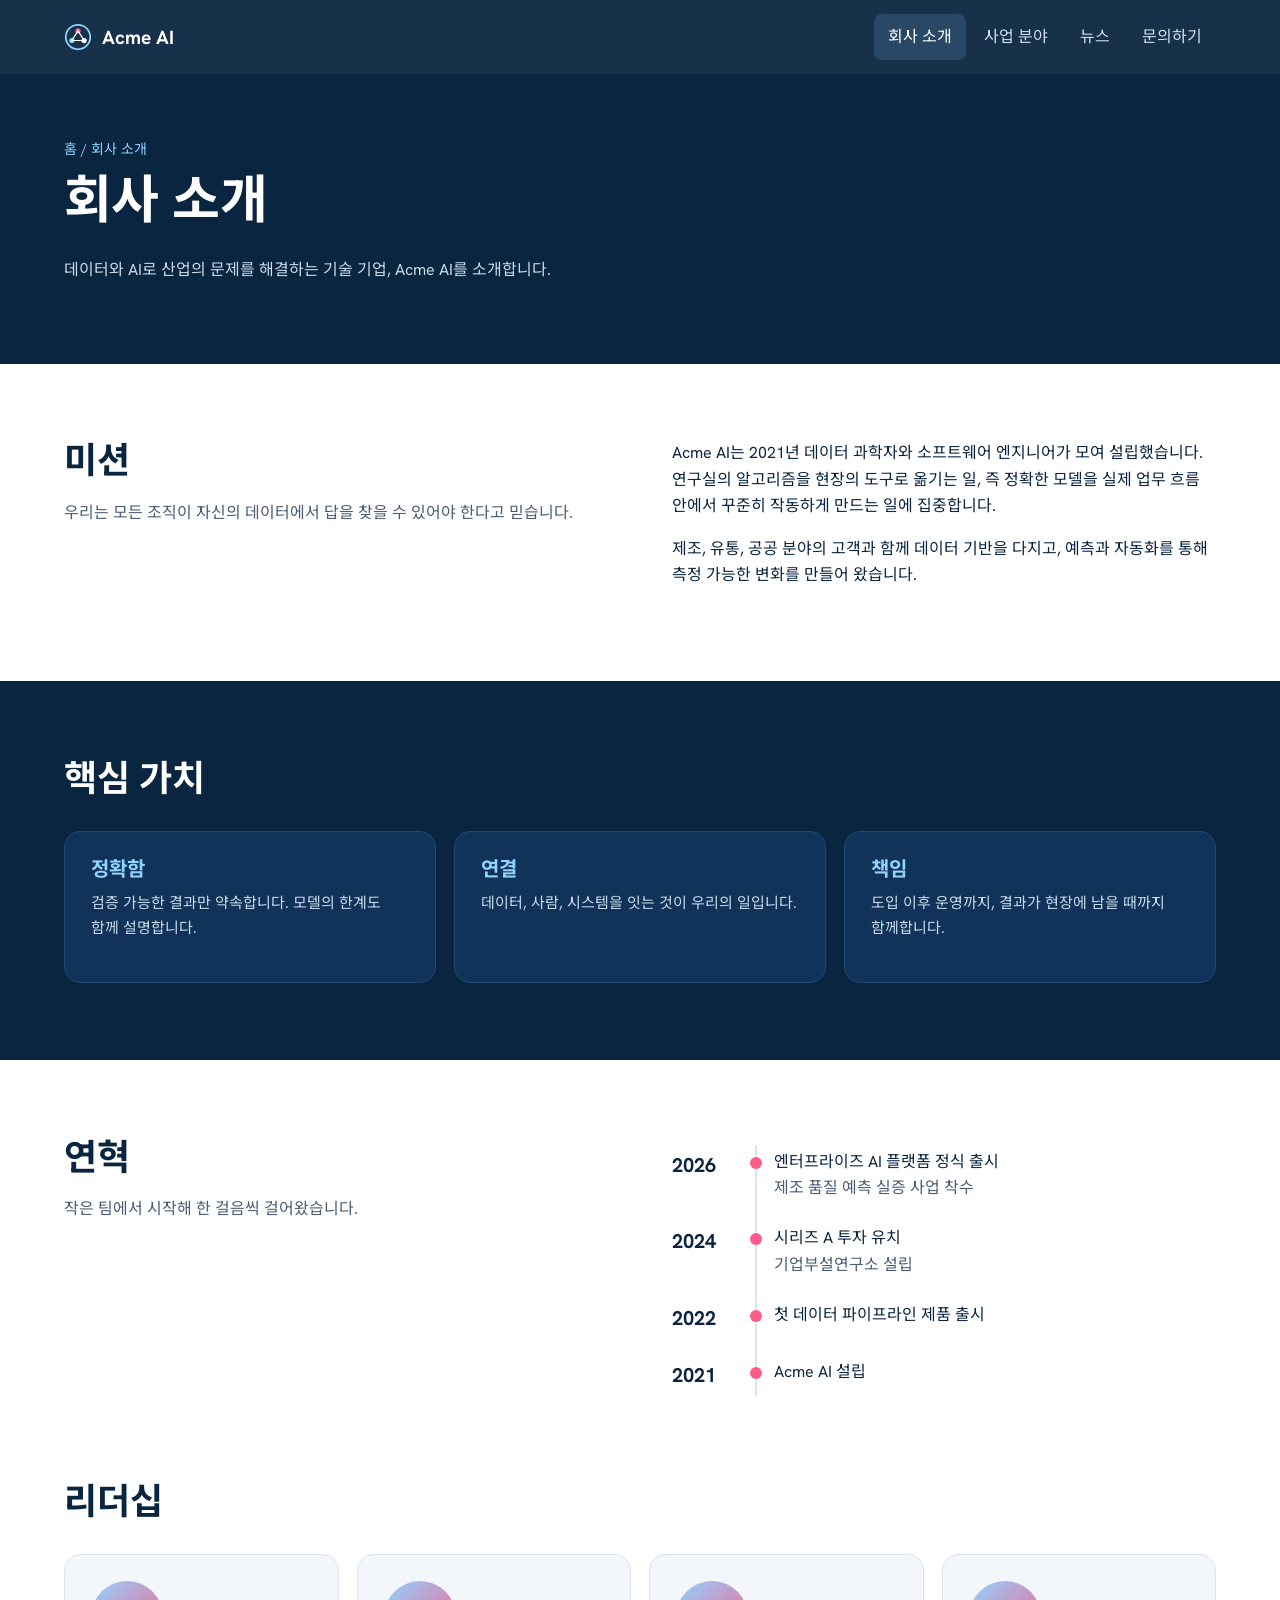
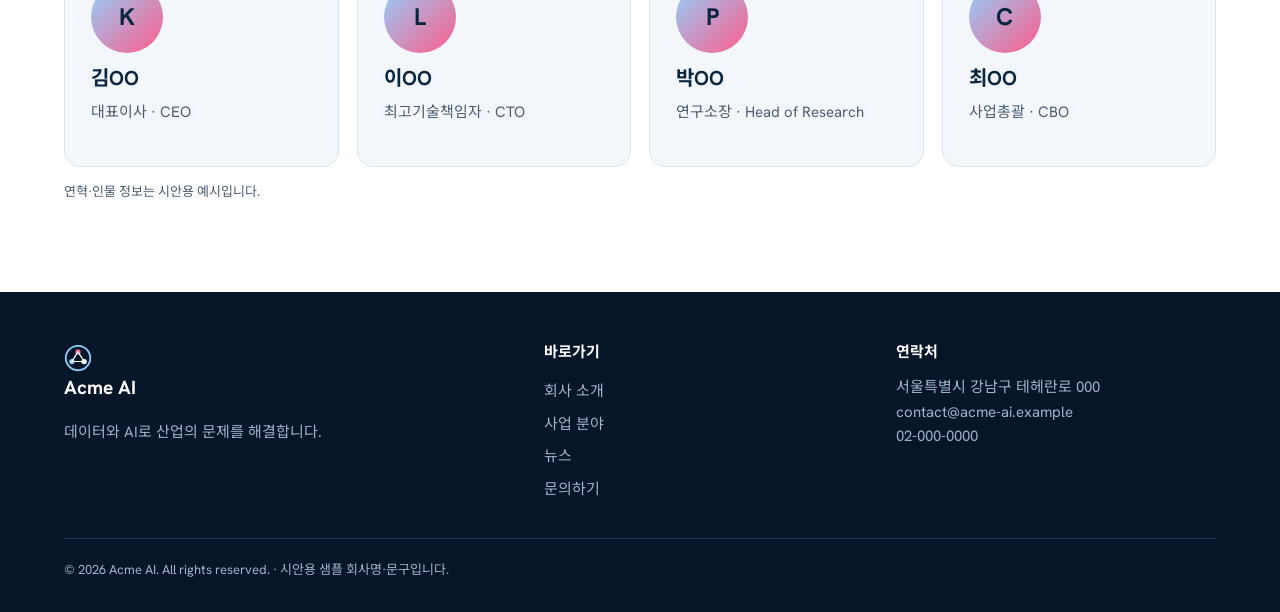
==== about.html @ 9e99707f "Add files via upload" ====
<!DOCTYPE html>
<html lang="ko">
<head>
<meta charset="utf-8">
<meta name="viewport" content="width=device-width,initial-scale=1">
<title>회사 소개 | Acme AI</title>
<link rel="preconnect" href="https://fonts.googleapis.com"><link rel="preconnect" href="https://fonts.gstatic.com" crossorigin>
<link href="https://fonts.googleapis.com/css2?family=Hanken+Grotesk:wght@300;400;600;700&family=Noto+Sans+KR:wght@300;400;600;700&display=swap" rel="stylesheet">
<link rel="stylesheet" href="assets/css/style.css">
</head>
<body data-page="about">
<header id="site-header"></header>
<section class="phead"><div class="wrap">
  <div class="crumb"><a href="index.html">홈</a> / 회사 소개</div>
  <h1><b>회사 소개</b></h1>
  <p>데이터와 AI로 산업의 문제를 해결하는 기술 기업, Acme AI를 소개합니다.</p>
</div></section>

<section class="band"><div class="wrap split">
  <div><h2>미션</h2><p class="muted">우리는 모든 조직이 자신의 데이터에서 답을 찾을 수 있어야 한다고 믿습니다.</p></div>
  <div><p>Acme AI는 2021년 데이터 과학자와 소프트웨어 엔지니어가 모여 설립했습니다. 연구실의 알고리즘을 현장의 도구로 옮기는 일, 즉 정확한 모델을 실제 업무 흐름 안에서 꾸준히 작동하게 만드는 일에 집중합니다.</p>
  <p>제조, 유통, 공공 분야의 고객과 함께 데이터 기반을 다지고, 예측과 자동화를 통해 측정 가능한 변화를 만들어 왔습니다.</p></div>
</div></section>

<section class="band dark"><div class="wrap">
  <div class="shead"><h2>핵심 가치</h2></div>
  <div class="grid">
    <div class="card" style="background:#123359;border-color:#1d4a78"><h3 style="color:#8fd3ff">정확함</h3><p style="color:#c9dbec">검증 가능한 결과만 약속합니다. 모델의 한계도 함께 설명합니다.</p></div>
    <div class="card" style="background:#123359;border-color:#1d4a78"><h3 style="color:#8fd3ff">연결</h3><p style="color:#c9dbec">데이터, 사람, 시스템을 잇는 것이 우리의 일입니다.</p></div>
    <div class="card" style="background:#123359;border-color:#1d4a78"><h3 style="color:#8fd3ff">책임</h3><p style="color:#c9dbec">도입 이후 운영까지, 결과가 현장에 남을 때까지 함께합니다.</p></div>
  </div>
</div></section>

<section class="band"><div class="wrap split">
  <div><h2>연혁</h2><p class="muted">작은 팀에서 시작해 한 걸음씩 걸어왔습니다.</p></div>
  <ol class="tl">
    <li><b>2026</b><div>엔터프라이즈 AI 플랫폼 정식 출시<br><span class="muted">제조 품질 예측 실증 사업 착수</span></div></li>
    <li><b>2024</b><div>시리즈 A 투자 유치<br><span class="muted">기업부설연구소 설립</span></div></li>
    <li><b>2022</b><div>첫 데이터 파이프라인 제품 출시</div></li>
    <li><b>2021</b><div>Acme AI 설립</div></li>
  </ol>
</div></section>

<section class="band" style="padding-top:0"><div class="wrap">
  <div class="shead"><h2>리더십</h2></div>
  <div class="grid">
    <div class="card person"><div class="avatar">K</div><h3>김OO</h3><p>대표이사 · CEO</p></div>
    <div class="card person"><div class="avatar">L</div><h3>이OO</h3><p>최고기술책임자 · CTO</p></div>
    <div class="card person"><div class="avatar">P</div><h3>박OO</h3><p>연구소장 · Head of Research</p></div>
    <div class="card person"><div class="avatar">C</div><h3>최OO</h3><p>사업총괄 · CBO</p></div>
  </div>
  <p class="sample">연혁·인물 정보는 시안용 예시입니다.</p>
</div></section>

<footer id="site-footer"></footer>
<script src="assets/js/main.js"></script>
</body>
</html>
---- assets/css/style.css ----
/*
VOICE: 차분하고 신뢰감 있는 기술 회사. 과장 없이 정확하게.
IDEA: 해도(海圖) 같은 데이터 지도 — 점과 선이 연결되는 네트워크 위에 회사가 서 있다.
PICTURE: 히어로에 깊은 바다색 위로 빛나는 노드 네트워크(SVG), 한 노드에서 퍼지는 펄스.
COLOUR and TYPE: deep sea #0a2540 바탕, sky #8fd3ff, white, signal pink #ff5c8a / Hanken Grotesk + Noto Sans KR.
LAYOUT: 상단 내비 → 넓은 히어로 띠 → 흰 콘텐츠 띠와 남색 띠 교차 → 남색 푸터.
*/
:root{color-scheme:light dark;
  --sea:#0a2540;--sea2:#123359;--sky:#8fd3ff;--pink:#ff5c8a;
  --bg:light-dark(#ffffff,#071a2e);--ink:light-dark(#0a2540,#e8f2fb);
  --muted:light-dark(#4a5d75,#9db3c8);--line:light-dark(#dbe4ee,#1d3a5c);
  --card:light-dark(#f3f7fb,#0d2643)}
:root[data-theme=light]{color-scheme:light}:root[data-theme=dark]{color-scheme:dark}
*{box-sizing:border-box;min-width:0}
html{scroll-padding-top:80px;scroll-behavior:smooth}
body{margin:0;background:var(--bg);color:var(--ink);font:16px/1.65 "Hanken Grotesk","Noto Sans KR",system-ui,sans-serif;overflow-x:clip;word-break:keep-all}
a{color:inherit}
img,svg{display:block;max-width:100%}
.wrap{max-width:1240px;margin:0 auto}
.band{padding:clamp(48px,6vw,96px) max(5vw,16px)}
.dark{background:var(--sea);color:#fff}
.dark .muted{color:#b8cce0}
.muted{color:var(--muted)}
h1,h2,h3{line-height:1.15;text-wrap:balance;margin:0 0 .5em;font-weight:700}
h1{font-size:clamp(34px,5vw,52px);font-weight:300;letter-spacing:-.01em}
h1 b{font-weight:700}
h2{font-size:clamp(26px,3.2vw,36px)}
h3{font-size:20px}
p{margin:0 0 1em;max-width:68ch}

/* header */
.top{position:sticky;top:0;z-index:20;background:color-mix(in srgb,var(--sea) 94%,transparent);backdrop-filter:blur(8px);color:#fff}
.top .wrap{display:flex;align-items:center;gap:24px;padding:14px max(5vw,16px);max-width:none}
.logo{display:flex;align-items:center;gap:10px;font-weight:700;font-size:19px;text-decoration:none}
.logo svg{width:28px;height:28px}
.nav{display:flex;gap:4px;margin-left:auto;flex-wrap:wrap}
.nav a{padding:10px 14px;border-radius:8px;text-decoration:none;color:#cfe0f0;min-height:44px;display:flex;align-items:center}
.nav a:hover,.nav a[aria-current=page]{color:#fff;background:rgba(143,211,255,.14)}
.menu{display:none;margin-left:auto;background:none;border:1px solid rgba(255,255,255,.3);color:#fff;border-radius:8px;width:44px;height:44px;font-size:20px;cursor:pointer}
@media(max-width:760px){
  .menu{display:block}
  .nav{display:none;position:absolute;left:0;right:0;top:100%;background:var(--sea);flex-direction:column;padding:8px max(5vw,16px) 16px}
  .nav.open{display:flex}
}

/* hero */
.hero{background:radial-gradient(ellipse at 75% 40%,#16406e 0,var(--sea) 60%);color:#fff;padding:clamp(40px,6vw,88px) max(5vw,16px) clamp(48px,6vw,96px)}
.hero .wrap{display:grid;grid-template-columns:minmax(0,1fr) minmax(0,1.1fr);gap:clamp(24px,4vw,56px);align-items:center}
.hero .kicker{color:var(--sky);font-weight:600;margin-bottom:14px}
.hero p{color:#c9dbec;font-size:17px}
.hero .fig{aspect-ratio:1.25/1;width:100%}
@media(max-width:860px){.hero .wrap{grid-template-columns:minmax(0,1fr)}.hero .fig{max-width:560px}}
.pulse{transform-origin:center;transform-box:fill-box;animation:pulse 3.2s ease-out infinite}
@keyframes pulse{0%{transform:scale(.4);opacity:.9}100%{transform:scale(3.2);opacity:0}}
@media(prefers-reduced-motion:reduce){.pulse{animation:none;opacity:0}html{scroll-behavior:auto}}

.btns{display:flex;gap:12px;flex-wrap:wrap;margin-top:28px}
.btn{display:inline-flex;align-items:center;gap:8px;min-height:48px;padding:0 22px;border-radius:999px;font-weight:600;text-decoration:none;border:0;font-size:16px;cursor:pointer;font-family:inherit}
.btn.pri{background:var(--pink);color:#fff}
.btn.pri:hover{background:#ff7aa0}
.btn.sec{border:1px solid rgba(143,211,255,.5);color:#fff;background:transparent}
.btn.sec:hover{background:rgba(143,211,255,.12)}
.btn.ink{background:var(--sea);color:#fff}
:focus-visible{outline:3px solid var(--pink);outline-offset:3px}

/* page head (sub pages) */
.phead{background:var(--sea);color:#fff;padding:clamp(40px,5vw,72px) max(5vw,16px)}
.phead p{color:#c9dbec}
.crumb{color:var(--sky);font-size:14px;margin-bottom:10px}
.crumb a{text-decoration:none}

/* section head */
.shead{display:flex;justify-content:space-between;align-items:end;gap:16px;flex-wrap:wrap;margin-bottom:32px}
.shead h2{margin:0}
.more{font-weight:600;text-decoration:none;color:var(--pink);min-height:44px;display:flex;align-items:center}

/* cards */
.grid{display:grid;gap:18px;grid-template-columns:repeat(auto-fit,minmax(min(100%,250px),1fr))}
.card{background:var(--card);border:1px solid var(--line);border-radius:16px;padding:26px;display:flex;flex-direction:column;text-decoration:none;transition:transform .2s,border-color .2s}
a.card:hover{transform:translateY(-3px);border-color:var(--sky)}
.card .ico{width:48px;height:48px;margin-bottom:18px}
.card p{color:var(--muted);font-size:15px}
.card .go{margin-top:auto;font-weight:600;font-size:15px;color:var(--pink)}

/* stats */
.stats{display:grid;grid-template-columns:repeat(auto-fit,minmax(min(100%,180px),1fr));gap:1px;background:rgba(143,211,255,.25);border-radius:16px;overflow:hidden}
.stats div{background:var(--sea);padding:28px 24px}
.stats b{display:block;font-size:clamp(32px,4vw,44px);font-weight:300;color:var(--sky);line-height:1.1}
.stats span{color:#c9dbec;font-size:15px}

/* news list */
.news{list-style:none;margin:0;padding:0;border-top:1px solid var(--line)}
.news li{border-bottom:1px solid var(--line)}
.news a{display:grid;grid-template-columns:8.5em minmax(0,1fr) auto;gap:20px;align-items:baseline;padding:22px 4px;text-decoration:none}
.news a:hover h3{color:var(--pink)}
.news time{color:var(--muted);font-size:15px;white-space:nowrap}
.news h3{margin:0;font-size:18px;transition:color .2s}
.news p{margin:6px 0 0;color:var(--muted);font-size:15px}
.tag{font-size:13px;padding:4px 10px;border-radius:999px;background:var(--card);border:1px solid var(--line);white-space:nowrap}
@media(max-width:600px){.news a{grid-template-columns:minmax(0,1fr);gap:6px}.tag{justify-self:start}}

/* split */
.split{display:grid;grid-template-columns:minmax(0,1fr) minmax(0,1fr);gap:clamp(24px,5vw,72px);align-items:start}
@media(max-width:760px){.split{grid-template-columns:minmax(0,1fr)}}

/* timeline */
.tl{list-style:none;margin:0;padding:0;position:relative}
.tl::before{content:"";position:absolute;left:5.2em;top:8px;bottom:8px;width:2px;background:var(--line)}
.tl li{display:grid;grid-template-columns:4.4em minmax(0,1fr);gap:2em;padding:12px 0;position:relative}
.tl li::after{content:"";position:absolute;left:calc(5.2em - 5px);top:20px;width:12px;height:12px;border-radius:50%;background:var(--pink)}
.tl b{font-size:20px;font-weight:700}

/* solution detail */
.sol{display:grid;grid-template-columns:minmax(0,.8fr) minmax(0,1.2fr);gap:clamp(24px,5vw,64px);padding-block:clamp(40px,5vw,72px);border-bottom:1px solid var(--line)}
.sol:last-child{border-bottom:0}
.sol .ico{width:64px;height:64px;margin-bottom:16px}
.sol ul{margin:0;padding-left:1.2em}
.sol li{margin-bottom:8px}
@media(max-width:760px){.sol{grid-template-columns:minmax(0,1fr)}}

/* team */
.person{text-align:left}
.avatar{width:72px;height:72px;border-radius:50%;background:linear-gradient(135deg,var(--sky),var(--pink));display:grid;place-items:center;color:var(--sea);font-weight:700;font-size:24px;margin-bottom:14px}

/* form */
form{display:grid;gap:16px}
label{display:grid;gap:6px;font-weight:600;font-size:15px}
input,textarea,select{font:inherit;font-size:16px;padding:12px 14px;border-radius:10px;border:1px solid var(--line);background:var(--bg);color:var(--ink);min-height:48px}
textarea{min-height:140px;resize:vertical}
.ok{display:none;padding:14px 16px;border-radius:10px;background:var(--card);border:1px solid var(--sky)}
.ok.show{display:block}
dl.info{margin:0;display:grid;grid-template-columns:6em minmax(0,1fr);gap:14px 20px}
dl.info dt{color:var(--muted)}
dl.info dd{margin:0;overflow-wrap:anywhere}

/* CTA */
.cta{background:linear-gradient(120deg,var(--sea2),var(--sea));color:#fff;border-radius:20px;padding:clamp(32px,5vw,56px);display:flex;justify-content:space-between;align-items:center;gap:24px;flex-wrap:wrap}
.cta h2{margin:0 0 6px}
.cta p{margin:0;color:#c9dbec}

/* footer */
.foot{background:#061629;color:#9db3c8;padding:48px max(5vw,16px) 32px;font-size:15px}
.foot .wrap{display:grid;grid-template-columns:minmax(0,1.4fr) repeat(2,minmax(0,1fr));gap:32px}
.foot a{text-decoration:none;display:block;padding:4px 0}
.foot a:hover{color:#fff}
.foot h4{color:#fff;margin:0 0 10px;font-size:15px}
.foot .copy{grid-column:1/-1;border-top:1px solid #1d3a5c;padding-top:20px;font-size:13px}
@media(max-width:600px){.foot .wrap{grid-template-columns:minmax(0,1fr)}}
.sample{font-size:13px;color:var(--muted);margin-top:14px}
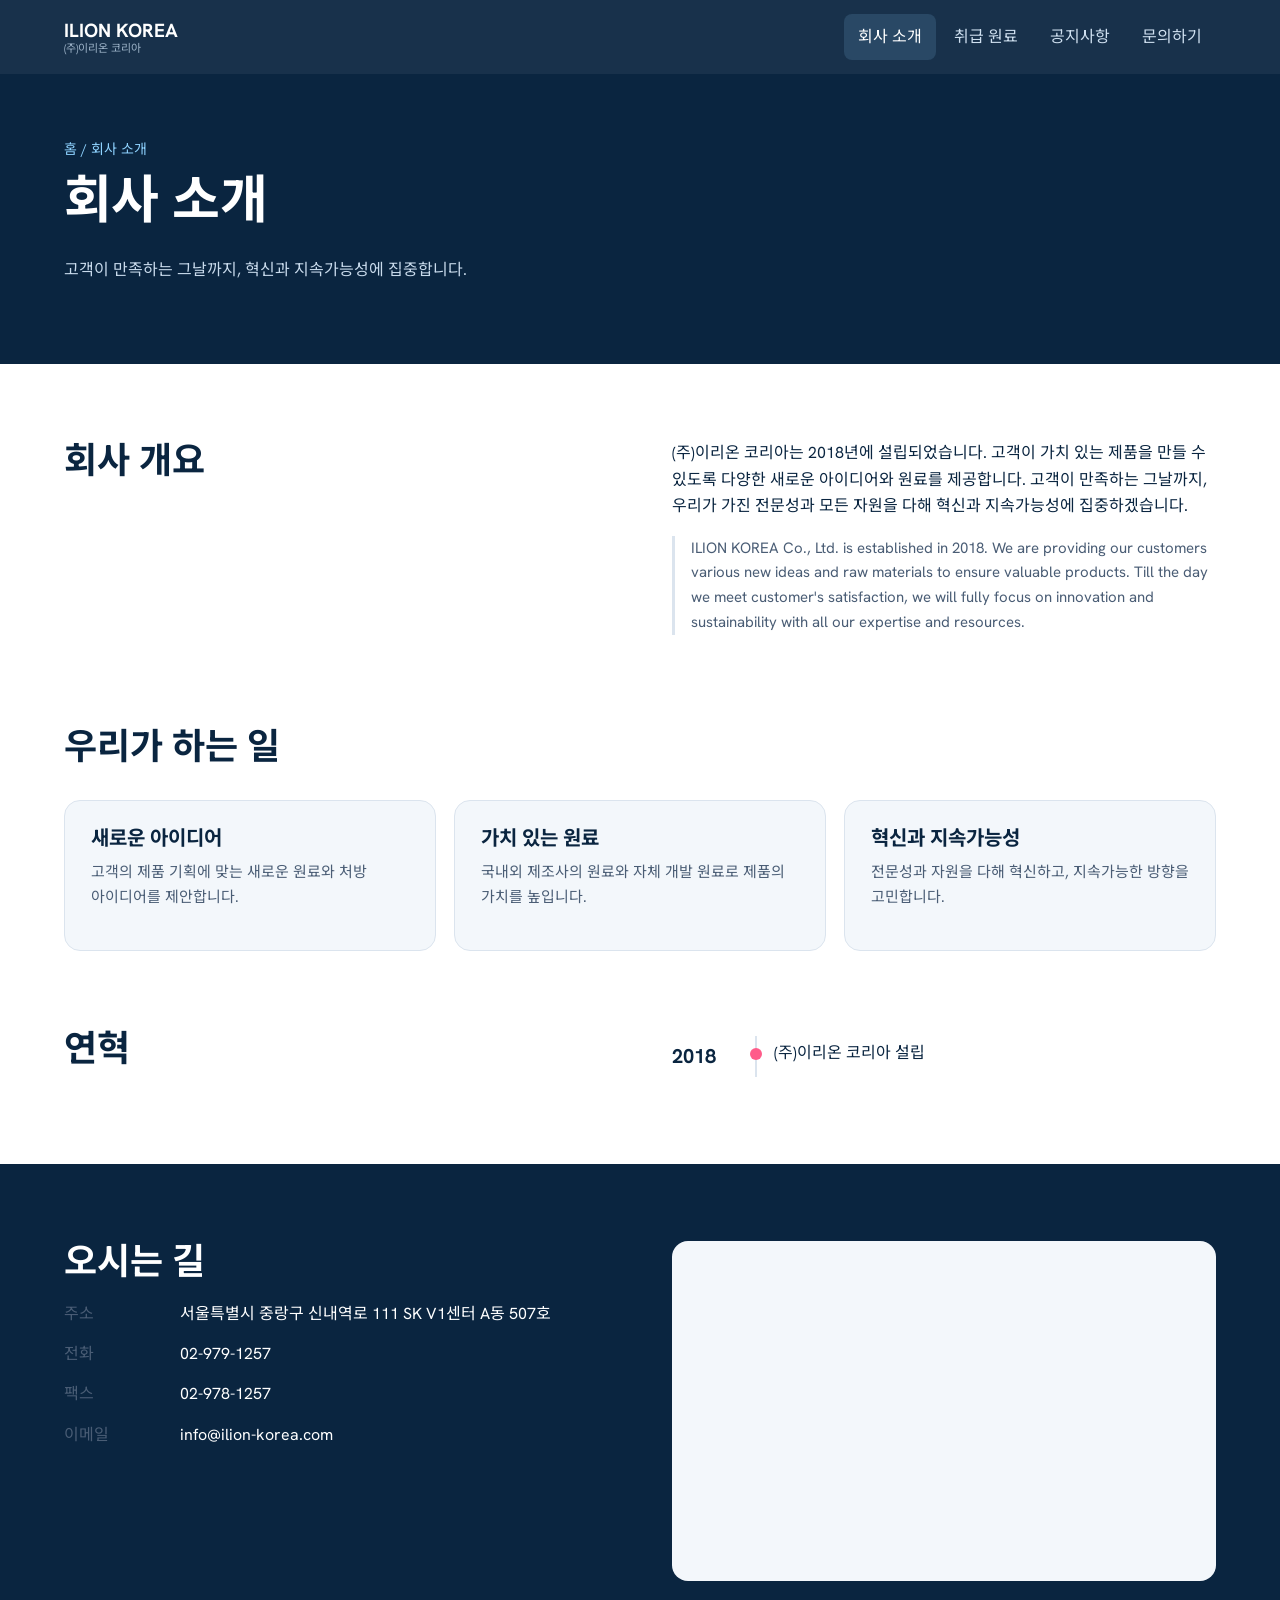
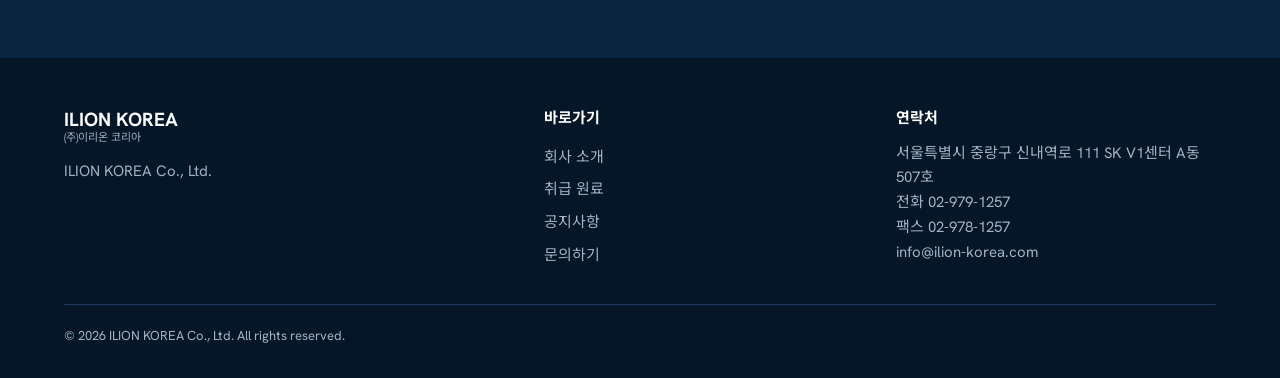
==== commit c8a81a20: "Add files via upload" ====
--- a/about.html
+++ b/about.html
@@ -3,7 +3,8 @@
 <head>
 <meta charset="utf-8">
 <meta name="viewport" content="width=device-width,initial-scale=1">
-<title>회사 소개 | Acme AI</title>
+<title>회사 소개 | 이리온 코리아</title>
+<meta name="description" content="(주)이리온 코리아 — 화장품 원료 공급 기업. 취급 원료, 회사 소개, 공지사항, 문의.">
 <link rel="preconnect" href="https://fonts.googleapis.com"><link rel="preconnect" href="https://fonts.gstatic.com" crossorigin>
 <link href="https://fonts.googleapis.com/css2?family=Hanken+Grotesk:wght@300;400;600;700&family=Noto+Sans+KR:wght@300;400;600;700&display=swap" rel="stylesheet">
 <link rel="stylesheet" href="assets/css/style.css">
@@ -13,46 +14,32 @@
 <section class="phead"><div class="wrap">
   <div class="crumb"><a href="index.html">홈</a> / 회사 소개</div>
   <h1><b>회사 소개</b></h1>
-  <p>데이터와 AI로 산업의 문제를 해결하는 기술 기업, Acme AI를 소개합니다.</p>
+  <p id="lead">고객이 만족하는 그날까지, 혁신과 지속가능성에 집중합니다.</p>
 </div></section>
 
 <section class="band"><div class="wrap split">
-  <div><h2>미션</h2><p class="muted">우리는 모든 조직이 자신의 데이터에서 답을 찾을 수 있어야 한다고 믿습니다.</p></div>
-  <div><p>Acme AI는 2021년 데이터 과학자와 소프트웨어 엔지니어가 모여 설립했습니다. 연구실의 알고리즘을 현장의 도구로 옮기는 일, 즉 정확한 모델을 실제 업무 흐름 안에서 꾸준히 작동하게 만드는 일에 집중합니다.</p>
-  <p>제조, 유통, 공공 분야의 고객과 함께 데이터 기반을 다지고, 예측과 자동화를 통해 측정 가능한 변화를 만들어 왔습니다.</p></div>
-</div></section>
-
-<section class="band dark"><div class="wrap">
-  <div class="shead"><h2>핵심 가치</h2></div>
-  <div class="grid">
-    <div class="card" style="background:#123359;border-color:#1d4a78"><h3 style="color:#8fd3ff">정확함</h3><p style="color:#c9dbec">검증 가능한 결과만 약속합니다. 모델의 한계도 함께 설명합니다.</p></div>
-    <div class="card" style="background:#123359;border-color:#1d4a78"><h3 style="color:#8fd3ff">연결</h3><p style="color:#c9dbec">데이터, 사람, 시스템을 잇는 것이 우리의 일입니다.</p></div>
-    <div class="card" style="background:#123359;border-color:#1d4a78"><h3 style="color:#8fd3ff">책임</h3><p style="color:#c9dbec">도입 이후 운영까지, 결과가 현장에 남을 때까지 함께합니다.</p></div>
-  </div>
-</div></section>
-
-<section class="band"><div class="wrap split">
-  <div><h2>연혁</h2><p class="muted">작은 팀에서 시작해 한 걸음씩 걸어왔습니다.</p></div>
-  <ol class="tl">
-    <li><b>2026</b><div>엔터프라이즈 AI 플랫폼 정식 출시<br><span class="muted">제조 품질 예측 실증 사업 착수</span></div></li>
-    <li><b>2024</b><div>시리즈 A 투자 유치<br><span class="muted">기업부설연구소 설립</span></div></li>
-    <li><b>2022</b><div>첫 데이터 파이프라인 제품 출시</div></li>
-    <li><b>2021</b><div>Acme AI 설립</div></li>
-  </ol>
+  <div><h2>회사 개요</h2></div>
+  <div><p id="intro-ko"></p><p class="en" id="intro-en"></p></div>
 </div></section>
 
 <section class="band" style="padding-top:0"><div class="wrap">
-  <div class="shead"><h2>리더십</h2></div>
-  <div class="grid">
-    <div class="card person"><div class="avatar">K</div><h3>김OO</h3><p>대표이사 · CEO</p></div>
-    <div class="card person"><div class="avatar">L</div><h3>이OO</h3><p>최고기술책임자 · CTO</p></div>
-    <div class="card person"><div class="avatar">P</div><h3>박OO</h3><p>연구소장 · Head of Research</p></div>
-    <div class="card person"><div class="avatar">C</div><h3>최OO</h3><p>사업총괄 · CBO</p></div>
-  </div>
-  <p class="sample">연혁·인물 정보는 시안용 예시입니다.</p>
+  <div class="shead"><h2>우리가 하는 일</h2></div>
+  <div class="grid" id="values"></div>
+</div></section>
+
+<section class="band" style="padding-top:0"><div class="wrap split">
+  <div><h2>연혁</h2></div>
+  <ol class="tl" id="history"></ol>
+</div></section>
+
+<section class="band dark"><div class="wrap split">
+  <div><h2>오시는 길</h2><dl class="info" id="info" style="color:#fff"></dl></div>
+  <iframe class="map" id="map" title="이리온 코리아 위치 지도" loading="lazy" referrerpolicy="no-referrer-when-downgrade"></iframe>
 </div></section>
 
 <footer id="site-footer"></footer>
+<script src="assets/vendor/js-yaml.min.js"></script>
 <script src="assets/js/main.js"></script>
+<script src="assets/js/pages.js"></script>
 </body>
 </html>
--- a/assets/css/style.css
+++ b/assets/css/style.css
@@ -44,12 +44,17 @@
 }
 
 /* hero */
-.hero{background:radial-gradient(ellipse at 75% 40%,#16406e 0,var(--sea) 60%);color:#fff;padding:clamp(40px,6vw,88px) max(5vw,16px) clamp(48px,6vw,96px)}
+.hero{background:radial-gradient(ellipse at 72% 45%,#1a2030 0,#0b0e14 62%);color:#fff;padding:clamp(40px,6vw,88px) max(5vw,16px) clamp(48px,6vw,96px)}
 .hero .wrap{display:grid;grid-template-columns:minmax(0,1fr) minmax(0,1.1fr);gap:clamp(24px,4vw,56px);align-items:center}
 .hero .kicker{color:var(--sky);font-weight:600;margin-bottom:14px}
 .hero p{color:#c9dbec;font-size:17px}
-.hero .fig{aspect-ratio:1.25/1;width:100%}
-@media(max-width:860px){.hero .wrap{grid-template-columns:minmax(0,1fr)}.hero .fig{max-width:560px}}
+.hero .wrap{grid-template-columns:minmax(0,.95fr) minmax(0,1.05fr)}
+.neural{position:relative;width:100%;height:clamp(460px,78vh,760px);touch-action:pan-y;cursor:crosshair}
+.neural canvas,.neural img{position:absolute;inset:0;width:100%;height:100%}
+.neural img{object-fit:contain;mix-blend-mode:lighten;-webkit-mask-image:radial-gradient(closest-side,#000 70%,transparent);mask-image:radial-gradient(closest-side,#000 70%,transparent);transition:opacity 2.4s ease,filter 2.4s ease,transform 2.4s ease}
+.neural img.gone{opacity:0;filter:blur(6px) brightness(1.6);transform:scale(1.03)}
+.hint{position:absolute;right:0;bottom:-4px;font-size:13px;color:#8a97a8}
+@media(max-width:860px){.hero .wrap{grid-template-columns:minmax(0,1fr)}.neural{height:min(120vw,560px)}.hint{right:auto;left:0}}
 .pulse{transform-origin:center;transform-box:fill-box;animation:pulse 3.2s ease-out infinite}
 @keyframes pulse{0%{transform:scale(.4);opacity:.9}100%{transform:scale(3.2);opacity:0}}
 @media(prefers-reduced-motion:reduce){.pulse{animation:none;opacity:0}html{scroll-behavior:auto}}
@@ -147,3 +152,62 @@
 .foot .copy{grid-column:1/-1;border-top:1px solid #1d3a5c;padding-top:20px;font-size:13px}
 @media(max-width:600px){.foot .wrap{grid-template-columns:minmax(0,1fr)}}
 .sample{font-size:13px;color:var(--muted);margin-top:14px}
+
+/* ── ILION additions ── */
+.logo-text{display:flex;flex-direction:column;line-height:1.1}
+.logo-text small{font-size:11px;font-weight:400;color:#9db3c8}
+.loading{color:var(--muted);padding:24px 0}
+.err{padding:16px;border-radius:10px;border:1px solid var(--pink);background:var(--card)}
+
+/* products */
+.tools{display:grid;grid-template-columns:minmax(0,1fr) minmax(0,240px);gap:12px;margin-bottom:14px}
+@media(max-width:600px){.tools{grid-template-columns:minmax(0,1fr)}}
+.search{position:relative}
+.search input{width:100%;padding-left:42px}
+.search svg{position:absolute;left:14px;top:50%;transform:translateY(-50%);width:18px;height:18px;color:var(--muted)}
+.chips{display:flex;flex-wrap:wrap;gap:8px;margin-bottom:18px}
+.chip{font:inherit;font-size:14px;min-height:40px;padding:0 16px;border-radius:999px;border:1px solid var(--line);background:var(--bg);color:var(--ink);cursor:pointer}
+.chip[aria-pressed=true]{background:var(--sea);border-color:var(--sea);color:#fff}
+.count{color:var(--muted);font-size:15px;margin:0 0 10px}
+.ptable{width:100%;border-collapse:collapse;font-size:15px}
+.ptable th{text-align:left;font-size:13px;color:var(--muted);font-weight:600;padding:10px 12px;border-bottom:2px solid var(--line);position:sticky;top:64px;background:var(--bg)}
+.ptable td{padding:12px;border-bottom:1px solid var(--line);vertical-align:top}
+.ptable td:nth-child(1){white-space:nowrap;color:var(--muted)}
+.ptable td:nth-child(2){font-weight:600;min-width:10em}
+.ptable td:nth-child(3){font-size:13.5px;color:var(--muted);line-height:1.5}
+.ptable mark{background:color-mix(in srgb,var(--pink) 25%,transparent);color:inherit;border-radius:3px}
+.eff{display:flex;flex-wrap:wrap;gap:4px}
+.eff span{font-size:12.5px;padding:2px 8px;border-radius:999px;background:var(--card);border:1px solid var(--line);white-space:nowrap}
+.own{font-size:11px;font-weight:700;color:#fff;background:var(--pink);border-radius:4px;padding:1px 6px;margin-left:6px;vertical-align:2px}
+.empty{padding:40px 0;text-align:center;color:var(--muted)}
+@media(max-width:600px){.ptable th{position:static}.ptable td:nth-child(1){white-space:normal}.ptable td{padding:3px 0}}
+
+/* makers */
+.makers{display:flex;flex-wrap:wrap;gap:10px}
+.makers a{padding:10px 16px;border-radius:10px;border:1px solid var(--line);background:var(--card);text-decoration:none;font-weight:600;font-size:15px}
+.makers a span{color:var(--muted);font-weight:400;margin-left:6px}
+.makers a:hover{border-color:var(--sky)}
+
+/* own products */
+.own-card h3{font-size:18px;margin-bottom:6px}
+.own-card .inci{font-size:13px;color:var(--muted);display:-webkit-box;-webkit-line-clamp:3;-webkit-box-orient:vertical;overflow:hidden}
+
+/* notices */
+.notice{padding:28px 0;border-bottom:1px solid var(--line)}
+.notice:first-child{padding-top:0}
+.notice time{color:var(--muted);font-size:15px}
+.notice h2{font-size:24px;margin:6px 0 14px}
+.notice .body p{margin:0 0 .8em}
+
+/* map */
+.map{width:100%;aspect-ratio:16/10;border:0;border-radius:16px;background:var(--card)}
+.en{color:var(--muted);font-size:15px;border-left:3px solid var(--line);padding-left:16px}
+@media(max-width:600px){
+  .stack thead{display:none}
+  .stack tr{display:grid;padding-block:12px;border-bottom:1px solid var(--line)}
+  .stack td{display:flow-root;border:0;padding:3px 0 3px 5.5em;text-align:start}
+  .stack td::before{content:attr(data-l);float:left;width:5em;margin-left:-5.5em;color:var(--muted);font-size:12.5px;font-weight:400}
+  .stack td:empty{display:none}
+  .stack td.empty{padding-left:0}.stack td.empty::before{display:none}
+}
+#cats{grid-template-columns:repeat(auto-fit,minmax(min(100%,300px),1fr))}
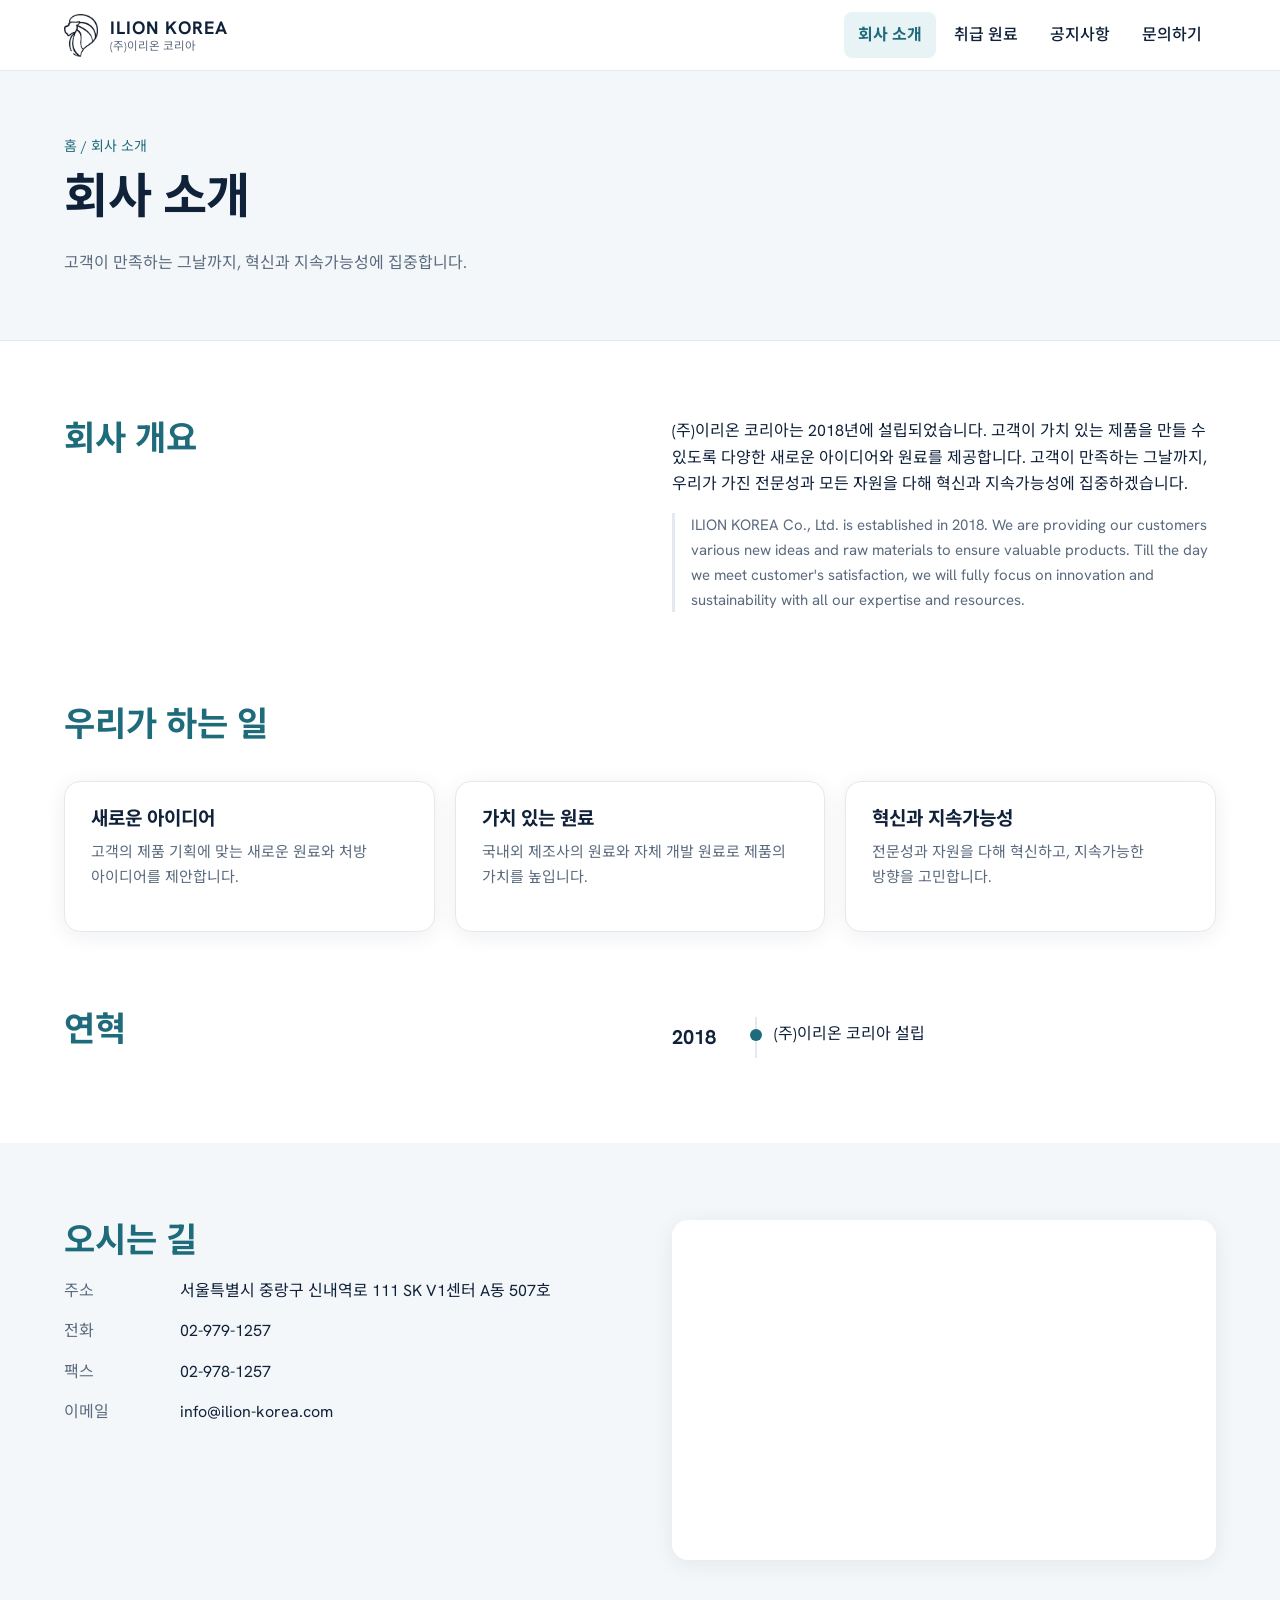
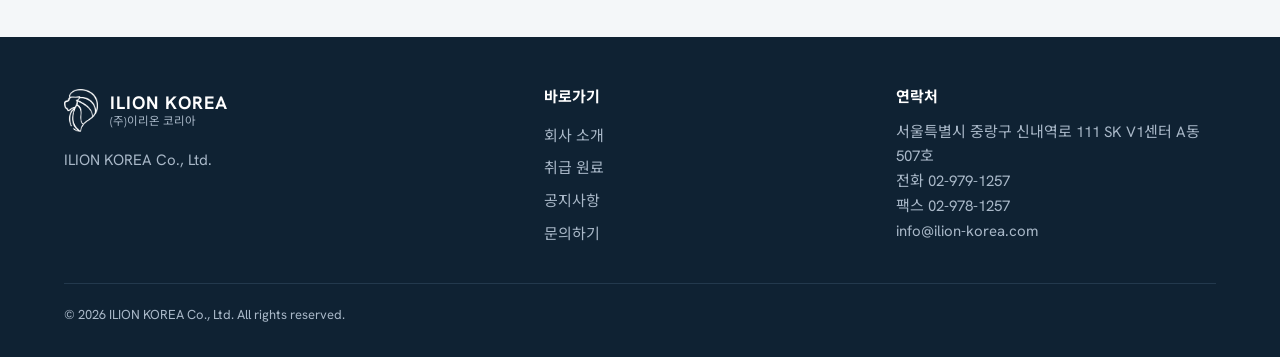
==== commit 40c30164: "Add files via upload" ====
--- a/about.html
+++ b/about.html
@@ -32,8 +32,8 @@
   <ol class="tl" id="history"></ol>
 </div></section>
 
-<section class="band dark"><div class="wrap split">
-  <div><h2>오시는 길</h2><dl class="info" id="info" style="color:#fff"></dl></div>
+<section class="band soft"><div class="wrap split">
+  <div><h2>오시는 길</h2><dl class="info" id="info"></dl></div>
   <iframe class="map" id="map" title="이리온 코리아 위치 지도" loading="lazy" referrerpolicy="no-referrer-when-downgrade"></iframe>
 </div></section>
 
--- a/assets/css/style.css
+++ b/assets/css/style.css
@@ -1,107 +1,109 @@
 /*
-VOICE: 차분하고 신뢰감 있는 기술 회사. 과장 없이 정확하게.
-IDEA: 해도(海圖) 같은 데이터 지도 — 점과 선이 연결되는 네트워크 위에 회사가 서 있다.
-PICTURE: 히어로에 깊은 바다색 위로 빛나는 노드 네트워크(SVG), 한 노드에서 퍼지는 펄스.
-COLOUR and TYPE: deep sea #0a2540 바탕, sky #8fd3ff, white, signal pink #ff5c8a / Hanken Grotesk + Noto Sans KR.
-LAYOUT: 상단 내비 → 넓은 히어로 띠 → 흰 콘텐츠 띠와 남색 띠 교차 → 남색 푸터.
+VOICE: 깔끔하고 단정한 화장품 원료 회사. 흰 바탕, 여백, 가는 선.
+IDEA: 로고의 가는 잉크 선처럼, 실과 핀으로 엮인 네트워크가 흰 종이 위에 그려진다.
+PICTURE: 흰 바탕 위 남색 실 네트워크(살아 있는 신호), 왼쪽엔 로고 전체.
+COLOUR and TYPE: 흰색 바탕, 잉크 남색 #10213a, 청록 포인트 #1e6b7b / Hanken Grotesk + Noto Sans KR.
+LAYOUT: 흰 상단 메뉴 → 흰 히어로 → 흰/연회색 구역 교차 → 남색 푸터.
 */
-:root{color-scheme:light dark;
-  --sea:#0a2540;--sea2:#123359;--sky:#8fd3ff;--pink:#ff5c8a;
-  --bg:light-dark(#ffffff,#071a2e);--ink:light-dark(#0a2540,#e8f2fb);
-  --muted:light-dark(#4a5d75,#9db3c8);--line:light-dark(#dbe4ee,#1d3a5c);
-  --card:light-dark(#f3f7fb,#0d2643)}
-:root[data-theme=light]{color-scheme:light}:root[data-theme=dark]{color-scheme:dark}
+:root{color-scheme:light;
+  --bg:#ffffff;--soft:#f4f7f9;--ink:#10213a;--muted:#5b6b7f;--line:#e3e9ef;
+  --accent:#1e6b7b;--accent-2:#2b8a9c;--tint:#e8f3f5;--pink:#d9466f;
+  --navy:#0f2233;--shadow:0 4px 22px rgba(16,33,58,.07)}
 *{box-sizing:border-box;min-width:0}
-html{scroll-padding-top:80px;scroll-behavior:smooth}
+html{scroll-padding-top:84px;scroll-behavior:smooth}
 body{margin:0;background:var(--bg);color:var(--ink);font:16px/1.65 "Hanken Grotesk","Noto Sans KR",system-ui,sans-serif;overflow-x:clip;word-break:keep-all}
 a{color:inherit}
 img,svg{display:block;max-width:100%}
 .wrap{max-width:1240px;margin:0 auto}
 .band{padding:clamp(48px,6vw,96px) max(5vw,16px)}
-.dark{background:var(--sea);color:#fff}
-.dark .muted{color:#b8cce0}
+.band.soft,.dark{background:var(--soft)}
 .muted{color:var(--muted)}
-h1,h2,h3{line-height:1.15;text-wrap:balance;margin:0 0 .5em;font-weight:700}
-h1{font-size:clamp(34px,5vw,52px);font-weight:300;letter-spacing:-.01em}
-h1 b{font-weight:700}
-h2{font-size:clamp(26px,3.2vw,36px)}
-h3{font-size:20px}
+h1,h2,h3{line-height:1.2;text-wrap:balance;margin:0 0 .5em;font-weight:700}
+h1{font-size:clamp(32px,4.4vw,48px);font-weight:300;letter-spacing:-.01em}
+h1 b{font-weight:700;color:var(--accent)}
+h2{font-size:clamp(26px,3vw,34px);color:var(--accent)}
+h3{font-size:19px}
 p{margin:0 0 1em;max-width:68ch}
+:focus-visible{outline:3px solid var(--accent-2);outline-offset:3px}
 
 /* header */
-.top{position:sticky;top:0;z-index:20;background:color-mix(in srgb,var(--sea) 94%,transparent);backdrop-filter:blur(8px);color:#fff}
-.top .wrap{display:flex;align-items:center;gap:24px;padding:14px max(5vw,16px);max-width:none}
-.logo{display:flex;align-items:center;gap:10px;font-weight:700;font-size:19px;text-decoration:none}
-.logo svg{width:28px;height:28px}
+.top{position:sticky;top:0;z-index:20;background:rgba(255,255,255,.96);backdrop-filter:blur(8px);border-bottom:1px solid var(--line)}
+.top .wrap{display:flex;align-items:center;gap:24px;padding:12px max(5vw,16px);max-width:none}
+.logo{display:flex;align-items:center;gap:12px;text-decoration:none}
+.logo .mark{width:34px;height:auto}
+.logo-text{display:flex;flex-direction:column;line-height:1.15}
+.logo-text span{font-weight:700;font-size:18px;letter-spacing:.06em}
+.logo-text small{font-size:11.5px;color:var(--muted)}
 .nav{display:flex;gap:4px;margin-left:auto;flex-wrap:wrap}
-.nav a{padding:10px 14px;border-radius:8px;text-decoration:none;color:#cfe0f0;min-height:44px;display:flex;align-items:center}
-.nav a:hover,.nav a[aria-current=page]{color:#fff;background:rgba(143,211,255,.14)}
-.menu{display:none;margin-left:auto;background:none;border:1px solid rgba(255,255,255,.3);color:#fff;border-radius:8px;width:44px;height:44px;font-size:20px;cursor:pointer}
+.nav a{padding:10px 14px;border-radius:8px;text-decoration:none;color:var(--ink);min-height:44px;display:flex;align-items:center;font-weight:500}
+.nav a:hover{color:var(--accent);background:var(--tint)}
+.nav a[aria-current=page]{color:var(--accent);background:var(--tint);font-weight:700}
+.menu{display:none;margin-left:auto;background:#fff;border:1px solid var(--line);color:var(--ink);border-radius:8px;width:44px;height:44px;font-size:20px;cursor:pointer}
 @media(max-width:760px){
   .menu{display:block}
-  .nav{display:none;position:absolute;left:0;right:0;top:100%;background:var(--sea);flex-direction:column;padding:8px max(5vw,16px) 16px}
+  .nav{display:none;position:absolute;left:0;right:0;top:100%;background:#fff;flex-direction:column;padding:8px max(5vw,16px) 16px;border-bottom:1px solid var(--line);box-shadow:var(--shadow)}
   .nav.open{display:flex}
 }
 
 /* hero */
-.hero{background:radial-gradient(ellipse at 72% 45%,#1a2030 0,#0b0e14 62%);color:#fff;padding:clamp(40px,6vw,88px) max(5vw,16px) clamp(48px,6vw,96px)}
-.hero .wrap{display:grid;grid-template-columns:minmax(0,1fr) minmax(0,1.1fr);gap:clamp(24px,4vw,56px);align-items:center}
-.hero .kicker{color:var(--sky);font-weight:600;margin-bottom:14px}
-.hero p{color:#c9dbec;font-size:17px}
-.hero .wrap{grid-template-columns:minmax(0,.95fr) minmax(0,1.05fr)}
-.neural{position:relative;width:100%;height:clamp(460px,78vh,760px);touch-action:pan-y;cursor:crosshair}
+.hero{background:linear-gradient(180deg,#fff 0,#fff 70%,var(--soft) 100%);padding:clamp(28px,4vw,56px) max(5vw,16px) clamp(40px,5vw,72px)}
+.hero .wrap{display:grid;grid-template-columns:minmax(0,.95fr) minmax(0,1.05fr);gap:clamp(24px,4vw,56px);align-items:center}
+.hero-logo{width:min(340px,80%);height:auto;margin:0 0 28px}
+.hero .kicker{color:var(--accent);font-weight:600;margin-bottom:12px}
+.hero p{color:var(--muted);font-size:17px}
+.neural{position:relative;width:100%;height:clamp(460px,74vh,720px);touch-action:pan-y;cursor:crosshair}
 .neural canvas,.neural img{position:absolute;inset:0;width:100%;height:100%}
-.neural img{object-fit:contain;mix-blend-mode:lighten;-webkit-mask-image:radial-gradient(closest-side,#000 70%,transparent);mask-image:radial-gradient(closest-side,#000 70%,transparent);transition:opacity 2.4s ease,filter 2.4s ease,transform 2.4s ease}
-.neural img.gone{opacity:0;filter:blur(6px) brightness(1.6);transform:scale(1.03)}
-.hint{position:absolute;right:0;bottom:-4px;font-size:13px;color:#8a97a8}
-@media(max-width:860px){.hero .wrap{grid-template-columns:minmax(0,1fr)}.neural{height:min(120vw,560px)}.hint{right:auto;left:0}}
-.pulse{transform-origin:center;transform-box:fill-box;animation:pulse 3.2s ease-out infinite}
-@keyframes pulse{0%{transform:scale(.4);opacity:.9}100%{transform:scale(3.2);opacity:0}}
-@media(prefers-reduced-motion:reduce){.pulse{animation:none;opacity:0}html{scroll-behavior:auto}}
+.neural img{object-fit:contain;filter:invert(1) grayscale(1);mix-blend-mode:multiply;
+  -webkit-mask-image:radial-gradient(closest-side,#000 70%,transparent);mask-image:radial-gradient(closest-side,#000 70%,transparent);
+  transition:opacity 2.4s ease,filter 2.4s ease,transform 2.4s ease}
+.neural img.gone{opacity:0;filter:invert(1) grayscale(1) blur(6px);transform:scale(1.03)}
+.hint{position:absolute;right:0;bottom:-4px;font-size:13px;color:var(--muted)}
+@media(max-width:860px){.hero .wrap{grid-template-columns:minmax(0,1fr)}.neural{height:min(120vw,540px)}.hint{right:auto;left:0}.hero-logo{width:min(280px,75%)}}
+@media(prefers-reduced-motion:reduce){html{scroll-behavior:auto}}
 
 .btns{display:flex;gap:12px;flex-wrap:wrap;margin-top:28px}
-.btn{display:inline-flex;align-items:center;gap:8px;min-height:48px;padding:0 22px;border-radius:999px;font-weight:600;text-decoration:none;border:0;font-size:16px;cursor:pointer;font-family:inherit}
-.btn.pri{background:var(--pink);color:#fff}
-.btn.pri:hover{background:#ff7aa0}
-.btn.sec{border:1px solid rgba(143,211,255,.5);color:#fff;background:transparent}
-.btn.sec:hover{background:rgba(143,211,255,.12)}
-.btn.ink{background:var(--sea);color:#fff}
-:focus-visible{outline:3px solid var(--pink);outline-offset:3px}
-
-/* page head (sub pages) */
-.phead{background:var(--sea);color:#fff;padding:clamp(40px,5vw,72px) max(5vw,16px)}
-.phead p{color:#c9dbec}
-.crumb{color:var(--sky);font-size:14px;margin-bottom:10px}
+.btn{display:inline-flex;align-items:center;gap:8px;min-height:48px;padding:0 24px;border-radius:999px;font-weight:600;text-decoration:none;border:1.5px solid var(--accent);font-size:16px;cursor:pointer;font-family:inherit;transition:background .2s,color .2s}
+.btn.pri{background:var(--accent);color:#fff}
+.btn.pri:hover{background:var(--accent-2);border-color:var(--accent-2)}
+.btn.sec,.btn.ink{background:#fff;color:var(--accent)}
+.btn.sec:hover,.btn.ink:hover{background:var(--tint)}
+
+/* page head */
+.phead{background:var(--soft);border-bottom:1px solid var(--line);padding:clamp(40px,5vw,72px) max(5vw,16px)}
+.phead h1 b{color:var(--ink)}
+.phead p{color:var(--muted);margin:0}
+.crumb{color:var(--accent);font-size:14px;margin-bottom:10px}
 .crumb a{text-decoration:none}
 
 /* section head */
 .shead{display:flex;justify-content:space-between;align-items:end;gap:16px;flex-wrap:wrap;margin-bottom:32px}
-.shead h2{margin:0}
-.more{font-weight:600;text-decoration:none;color:var(--pink);min-height:44px;display:flex;align-items:center}
+.shead h2{margin:0 0 4px}
+.more{font-weight:600;text-decoration:none;color:var(--accent);min-height:44px;display:inline-flex;align-items:center;padding:0 18px;border:1.5px solid var(--accent);border-radius:999px}
+.more:hover{background:var(--tint)}
 
 /* cards */
-.grid{display:grid;gap:18px;grid-template-columns:repeat(auto-fit,minmax(min(100%,250px),1fr))}
-.card{background:var(--card);border:1px solid var(--line);border-radius:16px;padding:26px;display:flex;flex-direction:column;text-decoration:none;transition:transform .2s,border-color .2s}
-a.card:hover{transform:translateY(-3px);border-color:var(--sky)}
-.card .ico{width:48px;height:48px;margin-bottom:18px}
+.grid{display:grid;gap:20px;grid-template-columns:repeat(auto-fit,minmax(min(100%,250px),1fr))}
+#cats{grid-template-columns:repeat(auto-fit,minmax(min(100%,300px),1fr))}
+.card{background:#fff;border:1px solid var(--line);border-radius:16px;padding:26px;display:flex;flex-direction:column;text-decoration:none;box-shadow:var(--shadow);transition:transform .2s,box-shadow .2s,border-color .2s}
+a.card:hover{transform:translateY(-3px);border-color:var(--accent-2);box-shadow:0 10px 30px rgba(16,33,58,.1)}
 .card p{color:var(--muted);font-size:15px}
-.card .go{margin-top:auto;font-weight:600;font-size:15px;color:var(--pink)}
+.card .go{margin-top:auto;font-weight:600;font-size:15px;color:var(--accent)}
 
 /* stats */
-.stats{display:grid;grid-template-columns:repeat(auto-fit,minmax(min(100%,180px),1fr));gap:1px;background:rgba(143,211,255,.25);border-radius:16px;overflow:hidden}
-.stats div{background:var(--sea);padding:28px 24px}
-.stats b{display:block;font-size:clamp(32px,4vw,44px);font-weight:300;color:var(--sky);line-height:1.1}
-.stats span{color:#c9dbec;font-size:15px}
+.stats{display:grid;grid-template-columns:repeat(auto-fit,minmax(min(100%,180px),1fr));gap:20px}
+.stats div{background:#fff;border:1px solid var(--line);border-radius:16px;padding:26px 24px;box-shadow:var(--shadow)}
+.stats b{display:block;font-size:clamp(32px,4vw,44px);font-weight:300;color:var(--accent);line-height:1.1}
+.stats span{color:var(--muted);font-size:15px}
 
 /* news list */
 .news{list-style:none;margin:0;padding:0;border-top:1px solid var(--line)}
 .news li{border-bottom:1px solid var(--line)}
 .news a{display:grid;grid-template-columns:8.5em minmax(0,1fr) auto;gap:20px;align-items:baseline;padding:22px 4px;text-decoration:none}
-.news a:hover h3{color:var(--pink)}
+.news a:hover h3{color:var(--accent)}
 .news time{color:var(--muted);font-size:15px;white-space:nowrap}
 .news h3{margin:0;font-size:18px;transition:color .2s}
 .news p{margin:6px 0 0;color:var(--muted);font-size:15px}
-.tag{font-size:13px;padding:4px 10px;border-radius:999px;background:var(--card);border:1px solid var(--line);white-space:nowrap}
+.tag{font-size:13px;padding:4px 10px;border-radius:999px;background:var(--tint);color:var(--accent);white-space:nowrap}
 @media(max-width:600px){.news a{grid-template-columns:minmax(0,1fr);gap:6px}.tag{justify-self:start}}
 
 /* split */
@@ -112,52 +114,39 @@
 .tl{list-style:none;margin:0;padding:0;position:relative}
 .tl::before{content:"";position:absolute;left:5.2em;top:8px;bottom:8px;width:2px;background:var(--line)}
 .tl li{display:grid;grid-template-columns:4.4em minmax(0,1fr);gap:2em;padding:12px 0;position:relative}
-.tl li::after{content:"";position:absolute;left:calc(5.2em - 5px);top:20px;width:12px;height:12px;border-radius:50%;background:var(--pink)}
-.tl b{font-size:20px;font-weight:700}
-
-/* solution detail */
-.sol{display:grid;grid-template-columns:minmax(0,.8fr) minmax(0,1.2fr);gap:clamp(24px,5vw,64px);padding-block:clamp(40px,5vw,72px);border-bottom:1px solid var(--line)}
-.sol:last-child{border-bottom:0}
-.sol .ico{width:64px;height:64px;margin-bottom:16px}
-.sol ul{margin:0;padding-left:1.2em}
-.sol li{margin-bottom:8px}
-@media(max-width:760px){.sol{grid-template-columns:minmax(0,1fr)}}
-
-/* team */
-.person{text-align:left}
-.avatar{width:72px;height:72px;border-radius:50%;background:linear-gradient(135deg,var(--sky),var(--pink));display:grid;place-items:center;color:var(--sea);font-weight:700;font-size:24px;margin-bottom:14px}
+.tl li::after{content:"";position:absolute;left:calc(5.2em - 5px);top:20px;width:12px;height:12px;border-radius:50%;background:var(--accent)}
+.tl b{font-size:20px}
 
 /* form */
 form{display:grid;gap:16px}
 label{display:grid;gap:6px;font-weight:600;font-size:15px}
-input,textarea,select{font:inherit;font-size:16px;padding:12px 14px;border-radius:10px;border:1px solid var(--line);background:var(--bg);color:var(--ink);min-height:48px}
+input,textarea,select{font:inherit;font-size:16px;padding:12px 14px;border-radius:10px;border:1px solid var(--line);background:#fff;color:var(--ink);min-height:48px}
+input:focus,textarea:focus,select:focus{border-color:var(--accent-2)}
 textarea{min-height:140px;resize:vertical}
-.ok{display:none;padding:14px 16px;border-radius:10px;background:var(--card);border:1px solid var(--sky)}
+.ok{display:none;padding:14px 16px;border-radius:10px;background:var(--tint);border:1px solid var(--accent-2)}
 .ok.show{display:block}
 dl.info{margin:0;display:grid;grid-template-columns:6em minmax(0,1fr);gap:14px 20px}
 dl.info dt{color:var(--muted)}
 dl.info dd{margin:0;overflow-wrap:anywhere}
 
 /* CTA */
-.cta{background:linear-gradient(120deg,var(--sea2),var(--sea));color:#fff;border-radius:20px;padding:clamp(32px,5vw,56px);display:flex;justify-content:space-between;align-items:center;gap:24px;flex-wrap:wrap}
+.cta{background:var(--tint);border:1px solid #cfe5ea;border-radius:20px;padding:clamp(32px,5vw,56px);display:flex;justify-content:space-between;align-items:center;gap:24px;flex-wrap:wrap}
 .cta h2{margin:0 0 6px}
-.cta p{margin:0;color:#c9dbec}
+.cta p{margin:0;color:var(--muted)}
 
 /* footer */
-.foot{background:#061629;color:#9db3c8;padding:48px max(5vw,16px) 32px;font-size:15px}
+.foot{background:var(--navy);color:#a9b8c8;padding:48px max(5vw,16px) 32px;font-size:15px}
 .foot .wrap{display:grid;grid-template-columns:minmax(0,1.4fr) repeat(2,minmax(0,1fr));gap:32px}
 .foot a{text-decoration:none;display:block;padding:4px 0}
 .foot a:hover{color:#fff}
+.foot .logo{color:#fff;display:flex}
+.foot .logo-text small{color:#a9b8c8}
 .foot h4{color:#fff;margin:0 0 10px;font-size:15px}
-.foot .copy{grid-column:1/-1;border-top:1px solid #1d3a5c;padding-top:20px;font-size:13px}
+.foot .copy{grid-column:1/-1;border-top:1px solid #23394d;padding-top:20px;font-size:13px}
 @media(max-width:600px){.foot .wrap{grid-template-columns:minmax(0,1fr)}}
-.sample{font-size:13px;color:var(--muted);margin-top:14px}
-
-/* ── ILION additions ── */
-.logo-text{display:flex;flex-direction:column;line-height:1.1}
-.logo-text small{font-size:11px;font-weight:400;color:#9db3c8}
+
 .loading{color:var(--muted);padding:24px 0}
-.err{padding:16px;border-radius:10px;border:1px solid var(--pink);background:var(--card)}
+.err{padding:16px;border-radius:10px;border:1px solid var(--pink);background:#fff5f7}
 
 /* products */
 .tools{display:grid;grid-template-columns:minmax(0,1fr) minmax(0,240px);gap:12px;margin-bottom:14px}
@@ -166,27 +155,37 @@
 .search input{width:100%;padding-left:42px}
 .search svg{position:absolute;left:14px;top:50%;transform:translateY(-50%);width:18px;height:18px;color:var(--muted)}
 .chips{display:flex;flex-wrap:wrap;gap:8px;margin-bottom:18px}
-.chip{font:inherit;font-size:14px;min-height:40px;padding:0 16px;border-radius:999px;border:1px solid var(--line);background:var(--bg);color:var(--ink);cursor:pointer}
-.chip[aria-pressed=true]{background:var(--sea);border-color:var(--sea);color:#fff}
+.chip{font:inherit;font-size:14px;min-height:40px;padding:0 16px;border-radius:999px;border:1px solid var(--line);background:#fff;color:var(--ink);cursor:pointer}
+.chip:hover{border-color:var(--accent-2)}
+.chip[aria-pressed=true]{background:var(--accent);border-color:var(--accent);color:#fff}
 .count{color:var(--muted);font-size:15px;margin:0 0 10px}
 .ptable{width:100%;border-collapse:collapse;font-size:15px}
-.ptable th{text-align:left;font-size:13px;color:var(--muted);font-weight:600;padding:10px 12px;border-bottom:2px solid var(--line);position:sticky;top:64px;background:var(--bg)}
+.ptable th{text-align:left;font-size:13px;color:var(--muted);font-weight:600;padding:10px 12px;border-bottom:2px solid var(--line);position:sticky;top:69px;background:#fff}
 .ptable td{padding:12px;border-bottom:1px solid var(--line);vertical-align:top}
+.ptable tbody tr:hover{background:#fafcfd}
 .ptable td:nth-child(1){white-space:nowrap;color:var(--muted)}
 .ptable td:nth-child(2){font-weight:600;min-width:10em}
 .ptable td:nth-child(3){font-size:13.5px;color:var(--muted);line-height:1.5}
-.ptable mark{background:color-mix(in srgb,var(--pink) 25%,transparent);color:inherit;border-radius:3px}
+.ptable mark{background:#ffe8a3;color:inherit;border-radius:3px}
 .eff{display:flex;flex-wrap:wrap;gap:4px}
-.eff span{font-size:12.5px;padding:2px 8px;border-radius:999px;background:var(--card);border:1px solid var(--line);white-space:nowrap}
-.own{font-size:11px;font-weight:700;color:#fff;background:var(--pink);border-radius:4px;padding:1px 6px;margin-left:6px;vertical-align:2px}
+.eff span{font-size:12.5px;padding:2px 8px;border-radius:999px;background:var(--tint);color:var(--accent);white-space:nowrap}
+.own{font-size:11px;font-weight:700;color:#fff;background:var(--accent);border-radius:4px;padding:1px 6px;margin-left:6px;vertical-align:2px}
 .empty{padding:40px 0;text-align:center;color:var(--muted)}
-@media(max-width:600px){.ptable th{position:static}.ptable td:nth-child(1){white-space:normal}.ptable td{padding:3px 0}}
+@media(max-width:600px){
+  .ptable th{position:static}
+  .stack thead{display:none}
+  .stack tr{display:grid;padding-block:12px;border-bottom:1px solid var(--line)}
+  .stack td{display:flow-root;border:0;padding:3px 0 3px 5.5em;text-align:start;white-space:normal!important}
+  .stack td::before{content:attr(data-l);float:left;width:5em;margin-left:-5.5em;color:var(--muted);font-size:12.5px;font-weight:400}
+  .stack td:empty{display:none}
+  .stack td.empty{padding-left:0}.stack td.empty::before{display:none}
+}
 
 /* makers */
 .makers{display:flex;flex-wrap:wrap;gap:10px}
-.makers a{padding:10px 16px;border-radius:10px;border:1px solid var(--line);background:var(--card);text-decoration:none;font-weight:600;font-size:15px}
+.makers a{padding:10px 16px;border-radius:10px;border:1px solid var(--line);background:#fff;text-decoration:none;font-weight:600;font-size:15px}
 .makers a span{color:var(--muted);font-weight:400;margin-left:6px}
-.makers a:hover{border-color:var(--sky)}
+.makers a:hover{border-color:var(--accent-2);color:var(--accent)}
 
 /* own products */
 .own-card h3{font-size:18px;margin-bottom:6px}
@@ -196,18 +195,10 @@
 .notice{padding:28px 0;border-bottom:1px solid var(--line)}
 .notice:first-child{padding-top:0}
 .notice time{color:var(--muted);font-size:15px}
-.notice h2{font-size:24px;margin:6px 0 14px}
+.notice h2{font-size:24px;margin:6px 0 14px;color:var(--ink)}
 .notice .body p{margin:0 0 .8em}
-
-/* map */
-.map{width:100%;aspect-ratio:16/10;border:0;border-radius:16px;background:var(--card)}
+.notice .body a{color:var(--accent)}
+
+/* about */
+.map{width:100%;aspect-ratio:16/10;border:0;border-radius:16px;background:#fff;box-shadow:var(--shadow)}
 .en{color:var(--muted);font-size:15px;border-left:3px solid var(--line);padding-left:16px}
-@media(max-width:600px){
-  .stack thead{display:none}
-  .stack tr{display:grid;padding-block:12px;border-bottom:1px solid var(--line)}
-  .stack td{display:flow-root;border:0;padding:3px 0 3px 5.5em;text-align:start}
-  .stack td::before{content:attr(data-l);float:left;width:5em;margin-left:-5.5em;color:var(--muted);font-size:12.5px;font-weight:400}
-  .stack td:empty{display:none}
-  .stack td.empty{padding-left:0}.stack td.empty::before{display:none}
-}
-#cats{grid-template-columns:repeat(auto-fit,minmax(min(100%,300px),1fr))}
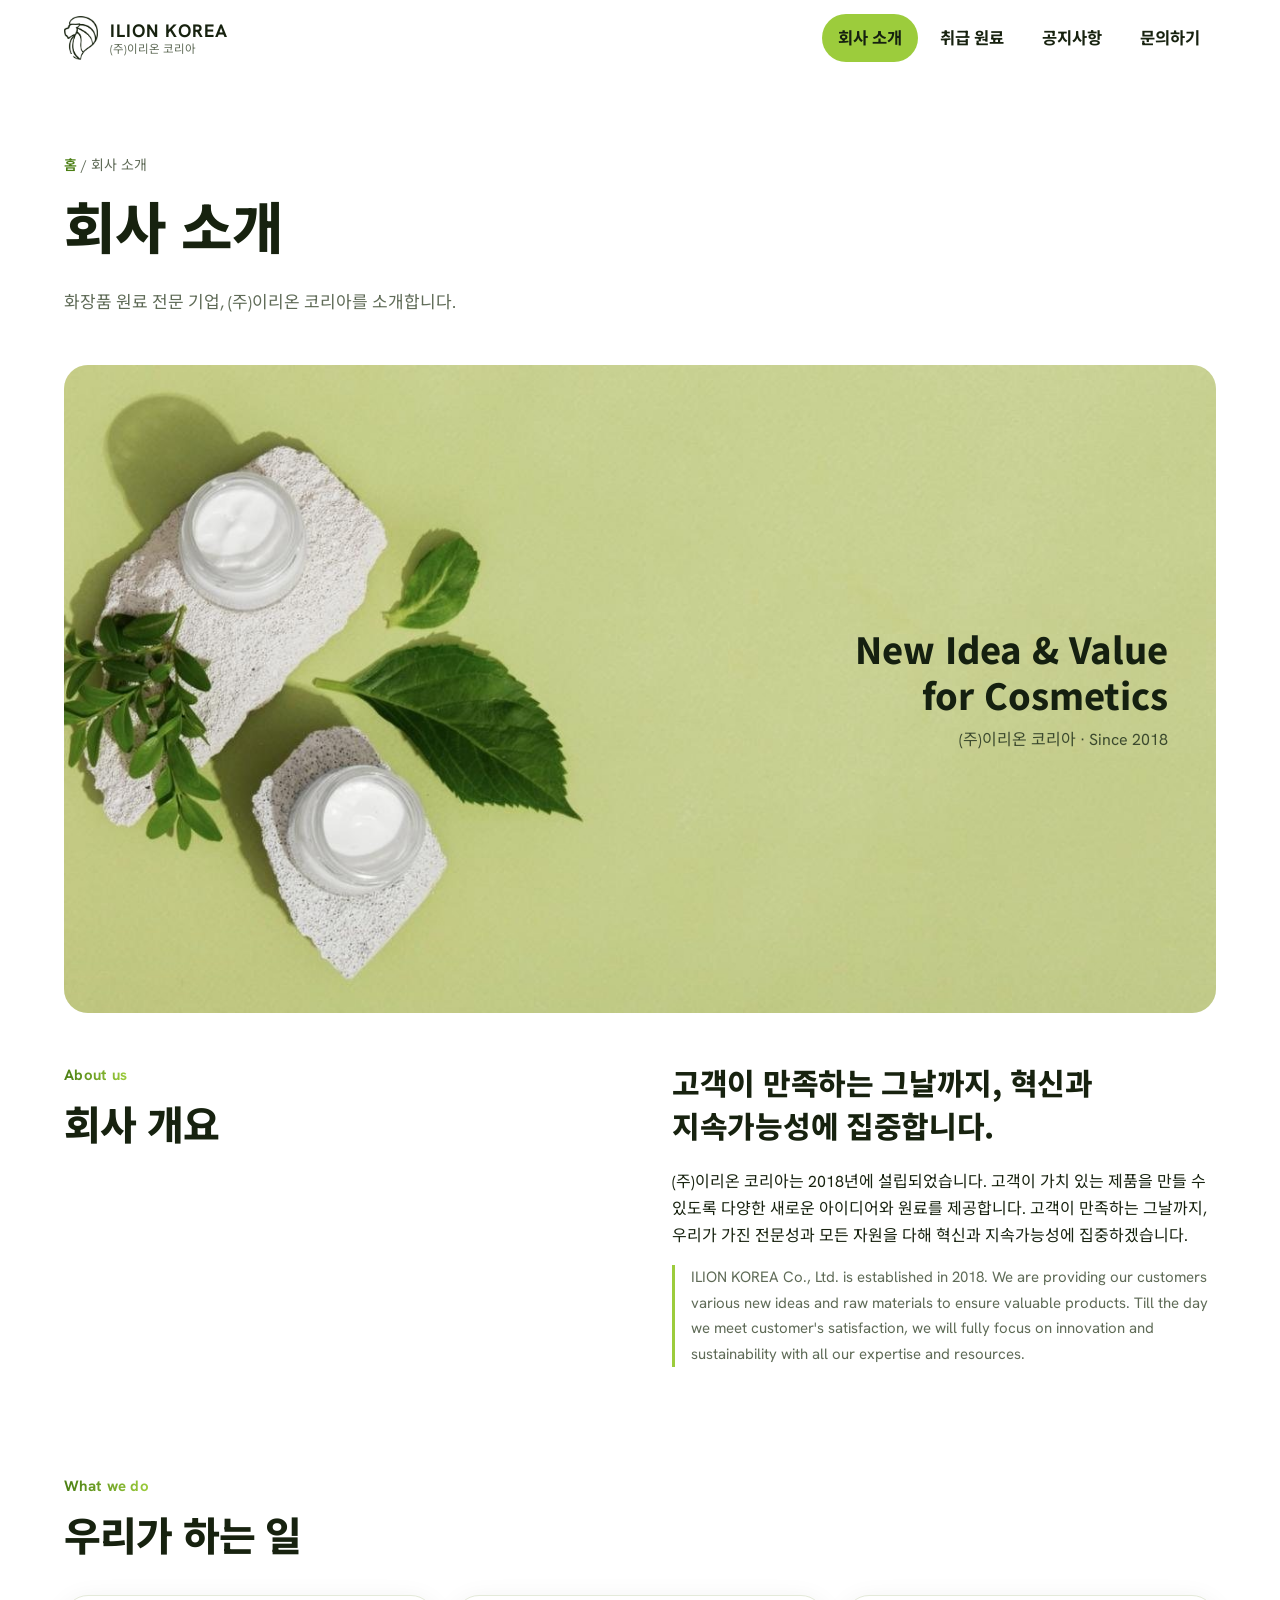
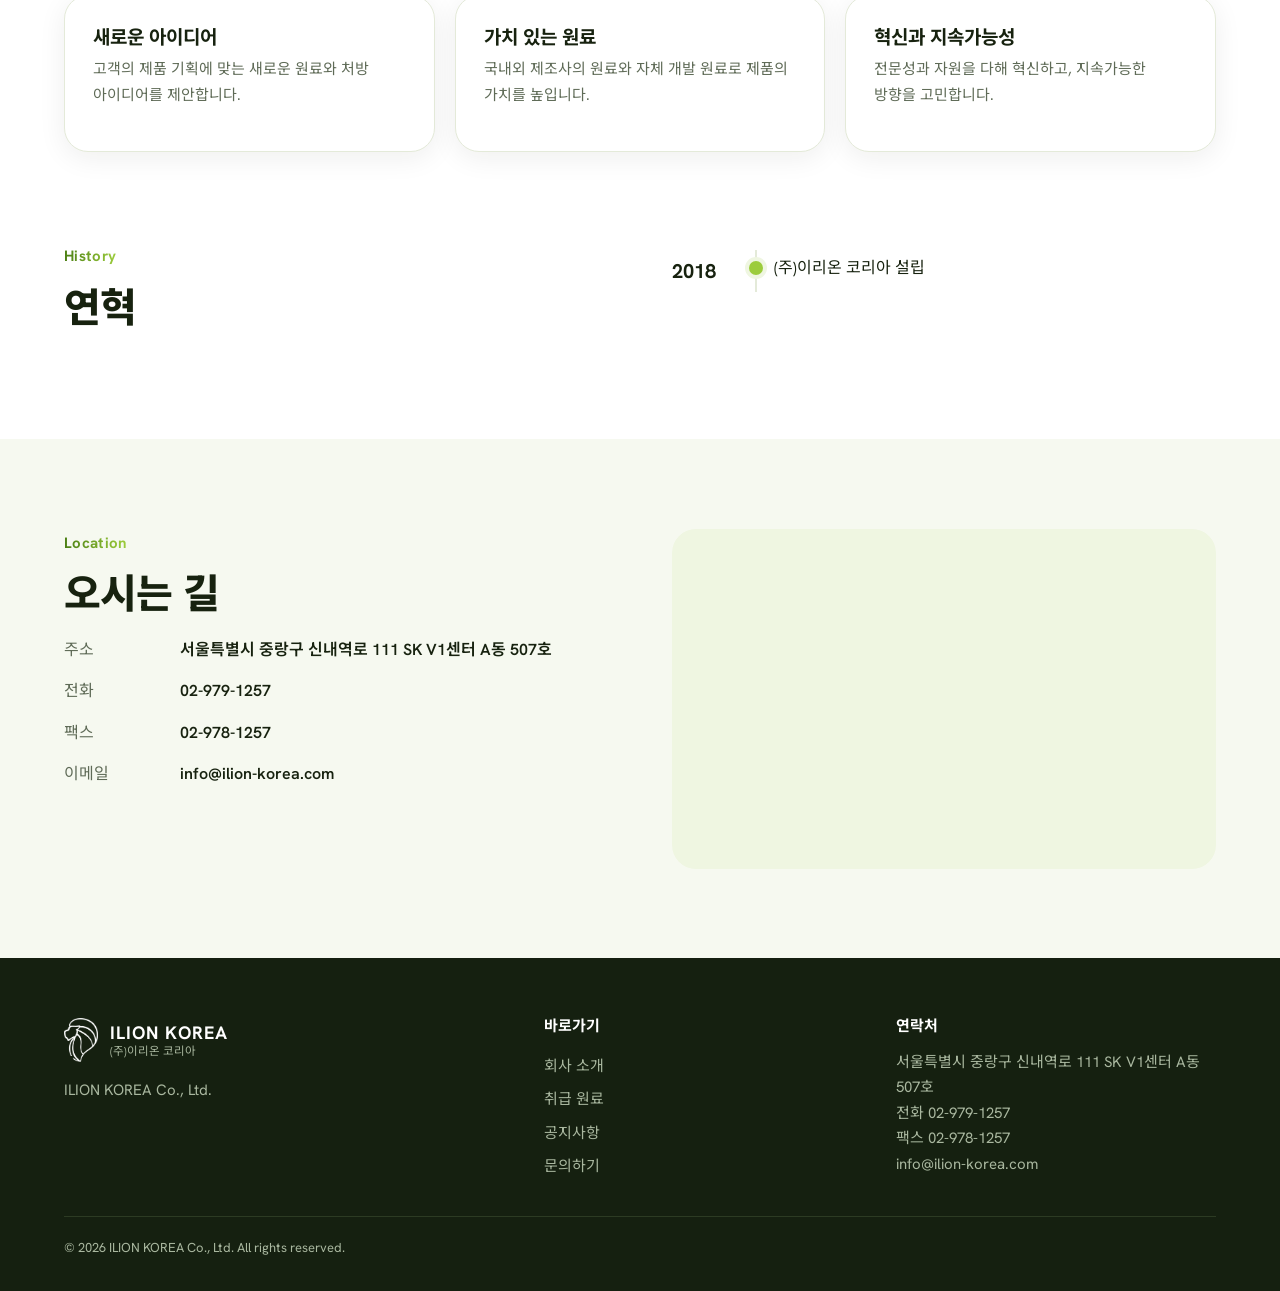
==== commit bab8d9c6: "Add files via upload" ====
--- a/about.html
+++ b/about.html
@@ -6,34 +6,40 @@
 <title>회사 소개 | 이리온 코리아</title>
 <meta name="description" content="(주)이리온 코리아 — 화장품 원료 공급 기업. 취급 원료, 회사 소개, 공지사항, 문의.">
 <link rel="preconnect" href="https://fonts.googleapis.com"><link rel="preconnect" href="https://fonts.gstatic.com" crossorigin>
-<link href="https://fonts.googleapis.com/css2?family=Hanken+Grotesk:wght@300;400;600;700&family=Noto+Sans+KR:wght@300;400;600;700&display=swap" rel="stylesheet">
+<link href="https://fonts.googleapis.com/css2?family=Hanken+Grotesk:wght@400;600;700;800&family=Noto+Sans+KR:wght@400;500;700;800&display=swap" rel="stylesheet">
 <link rel="stylesheet" href="assets/css/style.css">
 </head>
 <body data-page="about">
 <header id="site-header"></header>
 <section class="phead"><div class="wrap">
   <div class="crumb"><a href="index.html">홈</a> / 회사 소개</div>
-  <h1><b>회사 소개</b></h1>
-  <p id="lead">고객이 만족하는 그날까지, 혁신과 지속가능성에 집중합니다.</p>
-</div></section>
-
-<section class="band"><div class="wrap split">
-  <div><h2>회사 개요</h2></div>
-  <div><p id="intro-ko"></p><p class="en" id="intro-en"></p></div>
+  <h1>회사 소개</h1>
+  <p>화장품 원료 전문 기업, (주)이리온 코리아를 소개합니다.</p>
 </div></section>
 
 <section class="band" style="padding-top:0"><div class="wrap">
-  <div class="shead"><h2>우리가 하는 일</h2></div>
+  <div class="about-photo rv">
+    <img src="assets/img/about-photo.jpg" alt="연두색 배경 위 화장품 크림과 초록 잎">
+    <div class="cap"><b>New Idea &amp; Value<br>for Cosmetics</b><span>(주)이리온 코리아 · Since 2018</span></div>
+  </div>
+  <div class="split">
+    <div class="rv"><span class="label">About us</span><h2>회사 개요</h2></div>
+    <div class="rv"><p class="lead-big" id="lead2">고객이 만족하는 그날까지, 혁신과 지속가능성에 집중합니다.</p><p id="intro-ko"></p><p class="en" id="intro-en"></p></div>
+  </div>
+</div></section>
+
+<section class="band" style="padding-top:0"><div class="wrap">
+  <div class="shead rv"><div><span class="label">What we do</span><h2>우리가 하는 일</h2></div></div>
   <div class="grid" id="values"></div>
 </div></section>
 
 <section class="band" style="padding-top:0"><div class="wrap split">
-  <div><h2>연혁</h2></div>
+  <div class="rv"><span class="label">History</span><h2>연혁</h2></div>
   <ol class="tl" id="history"></ol>
 </div></section>
 
 <section class="band soft"><div class="wrap split">
-  <div><h2>오시는 길</h2><dl class="info" id="info"></dl></div>
+  <div><span class="label">Location</span><h2>오시는 길</h2><dl class="info" id="info"></dl></div>
   <iframe class="map" id="map" title="이리온 코리아 위치 지도" loading="lazy" referrerpolicy="no-referrer-when-downgrade"></iframe>
 </div></section>
 
--- a/assets/css/style.css
+++ b/assets/css/style.css
@@ -1,44 +1,51 @@
 /*
-VOICE: 깔끔하고 단정한 화장품 원료 회사. 흰 바탕, 여백, 가는 선.
-IDEA: 로고의 가는 잉크 선처럼, 실과 핀으로 엮인 네트워크가 흰 종이 위에 그려진다.
-PICTURE: 흰 바탕 위 남색 실 네트워크(살아 있는 신호), 왼쪽엔 로고 전체.
-COLOUR and TYPE: 흰색 바탕, 잉크 남색 #10213a, 청록 포인트 #1e6b7b / Hanken Grotesk + Noto Sans KR.
-LAYOUT: 흰 상단 메뉴 → 흰 히어로 → 흰/연회색 구역 교차 → 남색 푸터.
+VOICE: 자연에서 온 원료를 다루는 단정한 화장품 원료 회사. 밝고 신선하게.
+IDEA: 연두빛 원료 견본판 — 둥근 카드 위에 원료, 실 네트워크, 사진이 나란히 놓인 모자이크.
+PICTURE: 히어로 오른쪽 모자이크(살아 있는 실 네트워크 + 연두 사진 + 숫자 카드).
+COLOUR and TYPE: 흰 바탕, 짙은 숲색 잉크 #17220f, 연두 #9ccc3c, 짙은 초록 #4b7f14 / Noto Sans KR 800 + Hanken Grotesk.
+LAYOUT: 흰 메뉴 → 모자이크 히어로 → 큰 문장 → 카드 → 짙은 숫자 띠 → 뉴스 목록 → 연두 CTA → 짙은 푸터.
 */
 :root{color-scheme:light;
-  --bg:#ffffff;--soft:#f4f7f9;--ink:#10213a;--muted:#5b6b7f;--line:#e3e9ef;
-  --accent:#1e6b7b;--accent-2:#2b8a9c;--tint:#e8f3f5;--pink:#d9466f;
-  --navy:#0f2233;--shadow:0 4px 22px rgba(16,33,58,.07)}
+  --bg:#ffffff;--soft:#f6f9f0;--ink:#17220f;--muted:#5f6b57;--line:#e4ead9;
+  --lime:#9ccc3c;--lime-2:#b9dd6b;--green:#4b7f14;--tint:#eff6e1;--deep:#152010;
+  --shadow:0 6px 28px rgba(23,34,15,.07);--r:24px}
 *{box-sizing:border-box;min-width:0}
 html{scroll-padding-top:84px;scroll-behavior:smooth}
-body{margin:0;background:var(--bg);color:var(--ink);font:16px/1.65 "Hanken Grotesk","Noto Sans KR",system-ui,sans-serif;overflow-x:clip;word-break:keep-all}
+body{margin:0;background:var(--bg);color:var(--ink);font:16px/1.7 "Hanken Grotesk","Noto Sans KR",system-ui,sans-serif;overflow-x:clip;word-break:keep-all}
 a{color:inherit}
 img,svg{display:block;max-width:100%}
 .wrap{max-width:1240px;margin:0 auto}
-.band{padding:clamp(48px,6vw,96px) max(5vw,16px)}
-.band.soft,.dark{background:var(--soft)}
+.band{padding:clamp(56px,7vw,112px) max(5vw,16px)}
+.band.soft{background:var(--soft)}
 .muted{color:var(--muted)}
-h1,h2,h3{line-height:1.2;text-wrap:balance;margin:0 0 .5em;font-weight:700}
-h1{font-size:clamp(32px,4.4vw,48px);font-weight:300;letter-spacing:-.01em}
-h1 b{font-weight:700;color:var(--accent)}
-h2{font-size:clamp(26px,3vw,34px);color:var(--accent)}
-h3{font-size:19px}
+h1,h2,h3{line-height:1.25;text-wrap:balance;margin:0 0 .5em;font-family:"Noto Sans KR","Hanken Grotesk",sans-serif}
+h1{font-size:clamp(34px,4.6vw,52px);font-weight:800;letter-spacing:-.02em}
+h1 em{font-style:normal;color:var(--green)}
+h2{font-size:clamp(28px,3.4vw,40px);font-weight:800;letter-spacing:-.02em}
+h3{font-size:19px;font-weight:700}
 p{margin:0 0 1em;max-width:68ch}
-:focus-visible{outline:3px solid var(--accent-2);outline-offset:3px}
+:focus-visible{outline:3px solid var(--lime);outline-offset:3px}
+.label{display:inline-block;font-weight:700;font-size:15px;letter-spacing:.02em;background:linear-gradient(90deg,var(--green),var(--lime));-webkit-background-clip:text;background-clip:text;color:transparent;margin-bottom:10px}
+
+/* reveal on scroll */
+.js .rv{opacity:0;transform:translateY(28px);transition:opacity .8s ease,transform .8s ease}
+.js .rv.in{opacity:1;transform:none}
+@media(prefers-reduced-motion:reduce){.js .rv{opacity:1;transform:none;transition:none}html{scroll-behavior:auto}}
 
 /* header */
-.top{position:sticky;top:0;z-index:20;background:rgba(255,255,255,.96);backdrop-filter:blur(8px);border-bottom:1px solid var(--line)}
-.top .wrap{display:flex;align-items:center;gap:24px;padding:12px max(5vw,16px);max-width:none}
+.top{position:sticky;top:0;z-index:20;background:rgba(255,255,255,.95);backdrop-filter:blur(10px);border-bottom:1px solid transparent;transition:border-color .3s}
+.top.scrolled{border-bottom-color:var(--line)}
+.top .wrap{display:flex;align-items:center;gap:24px;padding:14px max(5vw,16px);max-width:none}
 .logo{display:flex;align-items:center;gap:12px;text-decoration:none}
 .logo .mark{width:34px;height:auto}
 .logo-text{display:flex;flex-direction:column;line-height:1.15}
 .logo-text span{font-weight:700;font-size:18px;letter-spacing:.06em}
 .logo-text small{font-size:11.5px;color:var(--muted)}
-.nav{display:flex;gap:4px;margin-left:auto;flex-wrap:wrap}
-.nav a{padding:10px 14px;border-radius:8px;text-decoration:none;color:var(--ink);min-height:44px;display:flex;align-items:center;font-weight:500}
-.nav a:hover{color:var(--accent);background:var(--tint)}
-.nav a[aria-current=page]{color:var(--accent);background:var(--tint);font-weight:700}
-.menu{display:none;margin-left:auto;background:#fff;border:1px solid var(--line);color:var(--ink);border-radius:8px;width:44px;height:44px;font-size:20px;cursor:pointer}
+.nav{display:flex;gap:6px;margin-left:auto;flex-wrap:wrap}
+.nav a{padding:10px 16px;border-radius:999px;text-decoration:none;color:var(--ink);min-height:44px;display:flex;align-items:center;font-weight:700;font-size:16.5px}
+.nav a:hover{background:var(--tint)}
+.nav a[aria-current=page]{background:var(--lime);color:var(--deep)}
+.menu{display:none;margin-left:auto;background:#fff;border:1px solid var(--line);color:var(--ink);border-radius:12px;width:44px;height:44px;font-size:20px;cursor:pointer}
 @media(max-width:760px){
   .menu{display:block}
   .nav{display:none;position:absolute;left:0;right:0;top:100%;background:#fff;flex-direction:column;padding:8px max(5vw,16px) 16px;border-bottom:1px solid var(--line);box-shadow:var(--shadow)}
@@ -46,130 +53,180 @@
 }
 
 /* hero */
-.hero{background:linear-gradient(180deg,#fff 0,#fff 70%,var(--soft) 100%);padding:clamp(28px,4vw,56px) max(5vw,16px) clamp(40px,5vw,72px)}
-.hero .wrap{display:grid;grid-template-columns:minmax(0,.95fr) minmax(0,1.05fr);gap:clamp(24px,4vw,56px);align-items:center}
-.hero-logo{width:min(340px,80%);height:auto;margin:0 0 28px}
-.hero .kicker{color:var(--accent);font-weight:600;margin-bottom:12px}
-.hero p{color:var(--muted);font-size:17px}
-.neural{position:relative;width:100%;height:clamp(460px,74vh,720px);touch-action:pan-y;cursor:crosshair}
+.hero{padding:clamp(24px,3.5vw,48px) max(5vw,16px) clamp(48px,6vw,88px)}
+.hero .wrap{display:grid;grid-template-columns:minmax(0,.9fr) minmax(0,1.1fr);gap:clamp(28px,4vw,56px);align-items:center}
+.hero-logo{width:min(300px,75%);height:auto;margin:0 0 26px}
+.hero p{color:var(--muted);font-size:17.5px}
+.mosaic{display:grid;grid-template-columns:minmax(0,1.15fr) minmax(0,1fr);grid-template-rows:minmax(0,1.25fr) minmax(0,1fr);gap:16px;height:clamp(480px,72vh,680px)}
+.tile{position:relative;border-radius:var(--r);overflow:hidden;background:var(--tint)}
+.tile .cap{position:absolute;left:22px;top:20px;right:22px;z-index:2;font-weight:800;font-size:clamp(17px,1.6vw,21px);line-height:1.35;color:var(--deep);font-family:"Noto Sans KR",sans-serif}
+.tile .cap small{display:block;font-weight:500;font-size:14px;color:var(--muted);margin-top:4px}
+.tile.net{grid-row:1/3;background:linear-gradient(160deg,#f7fbef 0%,#e9f3d6 100%)}
+.tile.photo img{width:100%;height:100%;object-fit:cover;object-position:18% 50%}
+.tile.photo .cap{color:var(--deep);text-shadow:0 1px 10px rgba(255,255,255,.6)}
+.tile.num{background:var(--deep);color:#fff;display:flex;flex-direction:column;justify-content:flex-end;padding:22px}
+.tile.num .cap{color:#fff}
+.tile.num b{font-size:clamp(40px,4.6vw,60px);font-weight:800;line-height:1;color:var(--lime);font-family:"Hanken Grotesk",sans-serif}
+.tile.num span{color:#c7d3bd;font-size:15px}
+.neural{position:absolute;inset:56px 8px 8px;touch-action:pan-y;cursor:crosshair}
 .neural canvas,.neural img{position:absolute;inset:0;width:100%;height:100%}
 .neural img{object-fit:contain;filter:invert(1) grayscale(1);mix-blend-mode:multiply;
   -webkit-mask-image:radial-gradient(closest-side,#000 70%,transparent);mask-image:radial-gradient(closest-side,#000 70%,transparent);
   transition:opacity 2.4s ease,filter 2.4s ease,transform 2.4s ease}
 .neural img.gone{opacity:0;filter:invert(1) grayscale(1) blur(6px);transform:scale(1.03)}
-.hint{position:absolute;right:0;bottom:-4px;font-size:13px;color:var(--muted)}
-@media(max-width:860px){.hero .wrap{grid-template-columns:minmax(0,1fr)}.neural{height:min(120vw,540px)}.hint{right:auto;left:0}.hero-logo{width:min(280px,75%)}}
-@media(prefers-reduced-motion:reduce){html{scroll-behavior:auto}}
-
-.btns{display:flex;gap:12px;flex-wrap:wrap;margin-top:28px}
-.btn{display:inline-flex;align-items:center;gap:8px;min-height:48px;padding:0 24px;border-radius:999px;font-weight:600;text-decoration:none;border:1.5px solid var(--accent);font-size:16px;cursor:pointer;font-family:inherit;transition:background .2s,color .2s}
-.btn.pri{background:var(--accent);color:#fff}
-.btn.pri:hover{background:var(--accent-2);border-color:var(--accent-2)}
-.btn.sec,.btn.ink{background:#fff;color:var(--accent)}
+.hint{position:absolute;left:22px;bottom:16px;z-index:2;font-size:13px;color:var(--muted)}
+@media(max-width:900px){
+  .hero .wrap{grid-template-columns:minmax(0,1fr)}
+  .mosaic{height:auto;grid-template-columns:minmax(0,1fr) minmax(0,1fr);grid-template-rows:auto}
+  .tile.net{grid-row:auto;grid-column:1/3;height:min(118vw,520px)}
+  .tile.photo,.tile.num{height:220px}
+}
+@media(max-width:480px){.tile.photo,.tile.num{height:180px}.tile .cap{left:16px;top:14px;font-size:16px}.tile.num{padding:16px}}
+
+.btns{display:flex;gap:12px;flex-wrap:wrap;margin-top:30px}
+.btn{display:inline-flex;align-items:center;gap:8px;min-height:52px;padding:0 26px;border-radius:999px;font-weight:700;text-decoration:none;border:1.5px solid var(--deep);font-size:16px;cursor:pointer;font-family:inherit;transition:background .2s,color .2s,transform .2s}
+.btn.pri{background:var(--lime);border-color:var(--lime);color:var(--deep)}
+.btn.pri:hover{background:var(--lime-2);border-color:var(--lime-2);transform:translateY(-2px)}
+.btn.sec,.btn.ink{background:#fff;color:var(--deep)}
 .btn.sec:hover,.btn.ink:hover{background:var(--tint)}
 
+/* statement */
+.statement{text-align:center;padding:clamp(72px,10vw,150px) max(5vw,16px)}
+.statement p{margin:0 auto;max-width:22em;font-family:"Noto Sans KR",sans-serif;font-weight:800;font-size:clamp(26px,4vw,48px);line-height:1.4;letter-spacing:-.02em;color:#c9d2c0}
+.statement p span{transition:color .5s ease}
+.statement p span.on{color:var(--ink)}
+.statement p span.on.hl{color:var(--green)}
+
 /* page head */
-.phead{background:var(--soft);border-bottom:1px solid var(--line);padding:clamp(40px,5vw,72px) max(5vw,16px)}
-.phead h1 b{color:var(--ink)}
-.phead p{color:var(--muted);margin:0}
-.crumb{color:var(--accent);font-size:14px;margin-bottom:10px}
-.crumb a{text-decoration:none}
+.phead{padding:clamp(48px,6vw,88px) max(5vw,16px) clamp(32px,4vw,48px)}
+.phead h1{font-size:clamp(36px,5vw,56px)}
+.phead p{color:var(--muted);margin:0;font-size:17px}
+.crumb{font-size:14px;margin-bottom:12px;color:var(--muted)}
+.crumb a{text-decoration:none;color:var(--green);font-weight:600}
 
 /* section head */
-.shead{display:flex;justify-content:space-between;align-items:end;gap:16px;flex-wrap:wrap;margin-bottom:32px}
-.shead h2{margin:0 0 4px}
-.more{font-weight:600;text-decoration:none;color:var(--accent);min-height:44px;display:inline-flex;align-items:center;padding:0 18px;border:1.5px solid var(--accent);border-radius:999px}
-.more:hover{background:var(--tint)}
+.shead{display:flex;justify-content:space-between;align-items:end;gap:16px;flex-wrap:wrap;margin-bottom:36px}
+.shead h2{margin:0}
+.shead p{margin:8px 0 0}
+.more{font-weight:700;text-decoration:none;color:var(--deep);min-height:46px;display:inline-flex;align-items:center;gap:8px;padding:0 20px;border:1.5px solid var(--deep);border-radius:999px;transition:background .2s}
+.more:hover{background:var(--lime);border-color:var(--lime)}
 
 /* cards */
 .grid{display:grid;gap:20px;grid-template-columns:repeat(auto-fit,minmax(min(100%,250px),1fr))}
 #cats{grid-template-columns:repeat(auto-fit,minmax(min(100%,300px),1fr))}
-.card{background:#fff;border:1px solid var(--line);border-radius:16px;padding:26px;display:flex;flex-direction:column;text-decoration:none;box-shadow:var(--shadow);transition:transform .2s,box-shadow .2s,border-color .2s}
-a.card:hover{transform:translateY(-3px);border-color:var(--accent-2);box-shadow:0 10px 30px rgba(16,33,58,.1)}
+.card{background:#fff;border:1px solid var(--line);border-radius:var(--r);padding:28px;display:flex;flex-direction:column;text-decoration:none;box-shadow:var(--shadow);transition:transform .25s,box-shadow .25s,border-color .25s}
+a.card:hover{transform:translateY(-4px);border-color:var(--lime);box-shadow:0 14px 36px rgba(23,34,15,.1)}
 .card p{color:var(--muted);font-size:15px}
-.card .go{margin-top:auto;font-weight:600;font-size:15px;color:var(--accent)}
-
-/* stats */
-.stats{display:grid;grid-template-columns:repeat(auto-fit,minmax(min(100%,180px),1fr));gap:20px}
-.stats div{background:#fff;border:1px solid var(--line);border-radius:16px;padding:26px 24px;box-shadow:var(--shadow)}
-.stats b{display:block;font-size:clamp(32px,4vw,44px);font-weight:300;color:var(--accent);line-height:1.1}
-.stats span{color:var(--muted);font-size:15px}
-
-/* news list */
-.news{list-style:none;margin:0;padding:0;border-top:1px solid var(--line)}
-.news li{border-bottom:1px solid var(--line)}
-.news a{display:grid;grid-template-columns:8.5em minmax(0,1fr) auto;gap:20px;align-items:baseline;padding:22px 4px;text-decoration:none}
-.news a:hover h3{color:var(--accent)}
-.news time{color:var(--muted);font-size:15px;white-space:nowrap}
-.news h3{margin:0;font-size:18px;transition:color .2s}
-.news p{margin:6px 0 0;color:var(--muted);font-size:15px}
-.tag{font-size:13px;padding:4px 10px;border-radius:999px;background:var(--tint);color:var(--accent);white-space:nowrap}
-@media(max-width:600px){.news a{grid-template-columns:minmax(0,1fr);gap:6px}.tag{justify-self:start}}
+.card .go{margin-top:auto;font-weight:700;font-size:15px;color:var(--green)}
+.cat-card{background:var(--soft);border-color:transparent;box-shadow:none;position:relative;overflow:hidden}
+.cat-card .n{font-family:"Hanken Grotesk",sans-serif;font-weight:800;font-size:44px;line-height:1;color:var(--lime);margin-bottom:14px}
+.cat-card:hover{background:#fff}
+
+/* stats (dark) */
+.dark{background:radial-gradient(ellipse at 80% 0%,#24361a 0,var(--deep) 60%);color:#fff;position:relative;overflow:hidden}
+.dark h2{color:#fff}
+.dark .label{background:linear-gradient(90deg,var(--lime-2),var(--lime));-webkit-background-clip:text;background-clip:text}
+.stats{display:grid;grid-template-columns:repeat(auto-fit,minmax(min(100%,200px),1fr));gap:0;border-top:1px solid #33452a}
+.stats div{padding:34px 8px 10px;text-align:center;border-right:1px solid #33452a}
+.stats div:last-child{border-right:0}
+.stats b{display:block;font-family:"Hanken Grotesk",sans-serif;font-size:clamp(44px,5.4vw,72px);font-weight:800;line-height:1.05;color:#fff}
+.stats b i{font-style:normal;color:var(--lime)}
+.stats span{color:#b7c4ad;font-size:15.5px}
+@media(max-width:600px){.stats div{border-right:0;border-bottom:1px solid #33452a}}
+
+/* news list (macrogen-like) */
+.news{list-style:none;margin:0;padding:0}
+.news li{border-top:1px solid var(--line)}
+.news li:last-child{border-bottom:1px solid var(--line)}
+.news a{display:block;padding:30px 4px;text-decoration:none}
+.news .label{margin-bottom:6px}
+.news h3{margin:0 0 10px;font-size:clamp(20px,2.2vw,26px);font-weight:800;transition:color .2s}
+.news a:hover h3{color:var(--green)}
+.news p{margin:0 0 8px;color:var(--muted);font-size:15.5px;display:-webkit-box;-webkit-line-clamp:2;-webkit-box-orient:vertical;overflow:hidden}
+.news time{color:#98a48f;font-size:14px}
+.tag{display:none}
 
 /* split */
-.split{display:grid;grid-template-columns:minmax(0,1fr) minmax(0,1fr);gap:clamp(24px,5vw,72px);align-items:start}
+.split{display:grid;grid-template-columns:minmax(0,1fr) minmax(0,1fr);gap:clamp(28px,5vw,72px);align-items:start}
 @media(max-width:760px){.split{grid-template-columns:minmax(0,1fr)}}
+
+/* about photo */
+.about-photo{position:relative;border-radius:var(--r);overflow:hidden;aspect-ratio:16/9;margin-bottom:clamp(28px,4vw,48px);background:var(--tint)}
+.about-photo img{width:100%;height:100%;object-fit:cover;object-position:20% 50%}
+.about-photo .cap{position:absolute;right:clamp(20px,4vw,48px);top:50%;transform:translateY(-50%);max-width:46%;text-align:right}
+.about-photo .cap b{display:block;font-family:"Noto Sans KR",sans-serif;font-weight:800;font-size:clamp(20px,3vw,36px);line-height:1.3;color:var(--deep)}
+.about-photo .cap span{display:block;margin-top:8px;color:#3c4a2e;font-size:clamp(13px,1.4vw,16px)}
+@media(max-width:600px){.about-photo{aspect-ratio:4/3}.about-photo img{object-position:10% 50%}.about-photo .cap{top:auto;bottom:16px;transform:none;max-width:70%}}
 
 /* timeline */
 .tl{list-style:none;margin:0;padding:0;position:relative}
 .tl::before{content:"";position:absolute;left:5.2em;top:8px;bottom:8px;width:2px;background:var(--line)}
 .tl li{display:grid;grid-template-columns:4.4em minmax(0,1fr);gap:2em;padding:12px 0;position:relative}
-.tl li::after{content:"";position:absolute;left:calc(5.2em - 5px);top:20px;width:12px;height:12px;border-radius:50%;background:var(--accent)}
-.tl b{font-size:20px}
+.tl li::after{content:"";position:absolute;left:calc(5.2em - 6px);top:19px;width:14px;height:14px;border-radius:50%;background:var(--lime);box-shadow:0 0 0 4px var(--tint)}
+.tl b{font-size:20px;font-family:"Hanken Grotesk",sans-serif}
 
 /* form */
 form{display:grid;gap:16px}
-label{display:grid;gap:6px;font-weight:600;font-size:15px}
-input,textarea,select{font:inherit;font-size:16px;padding:12px 14px;border-radius:10px;border:1px solid var(--line);background:#fff;color:var(--ink);min-height:48px}
-input:focus,textarea:focus,select:focus{border-color:var(--accent-2)}
+label{display:grid;gap:6px;font-weight:700;font-size:15px}
+input,textarea,select{font:inherit;font-size:16px;padding:12px 16px;border-radius:14px;border:1px solid var(--line);background:#fff;color:var(--ink);min-height:50px}
+input:focus,textarea:focus,select:focus{border-color:var(--lime);outline:3px solid var(--tint)}
 textarea{min-height:140px;resize:vertical}
-.ok{display:none;padding:14px 16px;border-radius:10px;background:var(--tint);border:1px solid var(--accent-2)}
+.ok{display:none;padding:14px 16px;border-radius:14px;background:var(--tint);border:1px solid var(--lime)}
 .ok.show{display:block}
 dl.info{margin:0;display:grid;grid-template-columns:6em minmax(0,1fr);gap:14px 20px}
 dl.info dt{color:var(--muted)}
-dl.info dd{margin:0;overflow-wrap:anywhere}
+dl.info dd{margin:0;overflow-wrap:anywhere;font-weight:600}
 
 /* CTA */
-.cta{background:var(--tint);border:1px solid #cfe5ea;border-radius:20px;padding:clamp(32px,5vw,56px);display:flex;justify-content:space-between;align-items:center;gap:24px;flex-wrap:wrap}
-.cta h2{margin:0 0 6px}
-.cta p{margin:0;color:var(--muted)}
+.cta{background:var(--lime);border-radius:calc(var(--r) + 8px);padding:clamp(36px,5vw,64px);display:flex;justify-content:space-between;align-items:center;gap:24px;flex-wrap:wrap;position:relative;overflow:hidden}
+.cta::after{content:"";position:absolute;right:-60px;top:-80px;width:260px;height:260px;border-radius:50%;background:rgba(255,255,255,.22)}
+.cta h2{margin:0 0 6px;color:var(--deep)}
+.cta p{margin:0;color:#2f4220}
+.cta .btn{background:var(--deep);border-color:var(--deep);color:#fff;position:relative;z-index:1}
+.cta .btn:hover{background:#2a3a1f}
 
 /* footer */
-.foot{background:var(--navy);color:#a9b8c8;padding:48px max(5vw,16px) 32px;font-size:15px}
+.foot{background:var(--deep);color:#a9b79f;padding:56px max(5vw,16px) 32px;font-size:15px}
 .foot .wrap{display:grid;grid-template-columns:minmax(0,1.4fr) repeat(2,minmax(0,1fr));gap:32px}
 .foot a{text-decoration:none;display:block;padding:4px 0}
-.foot a:hover{color:#fff}
+.foot a:hover{color:var(--lime)}
 .foot .logo{color:#fff;display:flex}
-.foot .logo-text small{color:#a9b8c8}
+.foot .logo-text small{color:#a9b79f}
 .foot h4{color:#fff;margin:0 0 10px;font-size:15px}
-.foot .copy{grid-column:1/-1;border-top:1px solid #23394d;padding-top:20px;font-size:13px}
+.foot .copy{grid-column:1/-1;border-top:1px solid #2c3b23;padding-top:20px;font-size:13px}
 @media(max-width:600px){.foot .wrap{grid-template-columns:minmax(0,1fr)}}
 
+/* back to top */
+.totop{position:fixed;right:22px;bottom:22px;z-index:30;width:52px;height:52px;border-radius:50%;border:0;background:var(--deep);color:#fff;font-size:20px;cursor:pointer;box-shadow:0 6px 20px rgba(0,0,0,.2);opacity:0;pointer-events:none;transition:opacity .3s,transform .3s;transform:translateY(10px)}
+.totop.show{opacity:1;pointer-events:auto;transform:none}
+.totop:hover{background:var(--green)}
+
 .loading{color:var(--muted);padding:24px 0}
-.err{padding:16px;border-radius:10px;border:1px solid var(--pink);background:#fff5f7}
+.err{padding:16px;border-radius:14px;border:1px solid #d9466f;background:#fff5f7}
 
 /* products */
 .tools{display:grid;grid-template-columns:minmax(0,1fr) minmax(0,240px);gap:12px;margin-bottom:14px}
 @media(max-width:600px){.tools{grid-template-columns:minmax(0,1fr)}}
 .search{position:relative}
-.search input{width:100%;padding-left:42px}
-.search svg{position:absolute;left:14px;top:50%;transform:translateY(-50%);width:18px;height:18px;color:var(--muted)}
-.chips{display:flex;flex-wrap:wrap;gap:8px;margin-bottom:18px}
-.chip{font:inherit;font-size:14px;min-height:40px;padding:0 16px;border-radius:999px;border:1px solid var(--line);background:#fff;color:var(--ink);cursor:pointer}
-.chip:hover{border-color:var(--accent-2)}
-.chip[aria-pressed=true]{background:var(--accent);border-color:var(--accent);color:#fff}
+.search input{width:100%;padding-left:44px;border-radius:999px}
+.tools select{border-radius:999px}
+.search svg{position:absolute;left:16px;top:50%;transform:translateY(-50%);width:18px;height:18px;color:var(--muted)}
+.chips{display:flex;flex-wrap:wrap;gap:8px;margin-bottom:20px}
+.chip{font:inherit;font-size:14.5px;font-weight:600;min-height:42px;padding:0 18px;border-radius:999px;border:1px solid var(--line);background:#fff;color:var(--ink);cursor:pointer}
+.chip:hover{border-color:var(--lime)}
+.chip[aria-pressed=true]{background:var(--lime);border-color:var(--lime);color:var(--deep)}
 .count{color:var(--muted);font-size:15px;margin:0 0 10px}
 .ptable{width:100%;border-collapse:collapse;font-size:15px}
-.ptable th{text-align:left;font-size:13px;color:var(--muted);font-weight:600;padding:10px 12px;border-bottom:2px solid var(--line);position:sticky;top:69px;background:#fff}
-.ptable td{padding:12px;border-bottom:1px solid var(--line);vertical-align:top}
-.ptable tbody tr:hover{background:#fafcfd}
+.ptable th{text-align:left;font-size:13px;color:var(--muted);font-weight:700;padding:12px;border-bottom:2px solid var(--ink);position:sticky;top:72px;background:#fff}
+.ptable td{padding:14px 12px;border-bottom:1px solid var(--line);vertical-align:top}
+.ptable tbody tr:hover{background:#fbfdf7}
 .ptable td:nth-child(1){white-space:nowrap;color:var(--muted)}
-.ptable td:nth-child(2){font-weight:600;min-width:10em}
-.ptable td:nth-child(3){font-size:13.5px;color:var(--muted);line-height:1.5}
-.ptable mark{background:#ffe8a3;color:inherit;border-radius:3px}
+.ptable td:nth-child(2){font-weight:700;min-width:10em}
+.ptable td:nth-child(3){font-size:13.5px;color:var(--muted);line-height:1.55}
+.ptable mark{background:#e3f2c2;color:inherit;border-radius:3px}
 .eff{display:flex;flex-wrap:wrap;gap:4px}
-.eff span{font-size:12.5px;padding:2px 8px;border-radius:999px;background:var(--tint);color:var(--accent);white-space:nowrap}
-.own{font-size:11px;font-weight:700;color:#fff;background:var(--accent);border-radius:4px;padding:1px 6px;margin-left:6px;vertical-align:2px}
+.eff span{font-size:12.5px;font-weight:600;padding:2px 9px;border-radius:999px;background:var(--tint);color:var(--green);white-space:nowrap}
+.own{font-size:11px;font-weight:800;color:var(--deep);background:var(--lime);border-radius:6px;padding:1px 6px;margin-left:6px;vertical-align:2px}
 .empty{padding:40px 0;text-align:center;color:var(--muted)}
 @media(max-width:600px){
   .ptable th{position:static}
@@ -183,22 +240,25 @@
 
 /* makers */
 .makers{display:flex;flex-wrap:wrap;gap:10px}
-.makers a{padding:10px 16px;border-radius:10px;border:1px solid var(--line);background:#fff;text-decoration:none;font-weight:600;font-size:15px}
-.makers a span{color:var(--muted);font-weight:400;margin-left:6px}
-.makers a:hover{border-color:var(--accent-2);color:var(--accent)}
+.makers a{padding:12px 18px;border-radius:999px;border:1px solid var(--line);background:#fff;text-decoration:none;font-weight:700;font-size:15px;transition:background .2s,border-color .2s}
+.makers a span{color:var(--green);font-weight:600;margin-left:6px}
+.makers a:hover{border-color:var(--lime);background:var(--tint)}
 
 /* own products */
 .own-card h3{font-size:18px;margin-bottom:6px}
 .own-card .inci{font-size:13px;color:var(--muted);display:-webkit-box;-webkit-line-clamp:3;-webkit-box-orient:vertical;overflow:hidden}
 
-/* notices */
-.notice{padding:28px 0;border-bottom:1px solid var(--line)}
+/* notices page */
+.notice{padding:32px 0;border-bottom:1px solid var(--line)}
 .notice:first-child{padding-top:0}
-.notice time{color:var(--muted);font-size:15px}
-.notice h2{font-size:24px;margin:6px 0 14px;color:var(--ink)}
+.notice time{color:#98a48f;font-size:14px}
+.notice h2{font-size:clamp(22px,2.6vw,28px);margin:6px 0 14px;color:var(--ink)}
 .notice .body p{margin:0 0 .8em}
-.notice .body a{color:var(--accent)}
+.notice .body a{color:var(--green)}
 
 /* about */
-.map{width:100%;aspect-ratio:16/10;border:0;border-radius:16px;background:#fff;box-shadow:var(--shadow)}
-.en{color:var(--muted);font-size:15px;border-left:3px solid var(--line);padding-left:16px}
+.map{width:100%;aspect-ratio:16/10;border:0;border-radius:var(--r);background:var(--tint)}
+.en{color:var(--muted);font-size:15px;border-left:3px solid var(--lime);padding-left:16px}
+.lead-big{font-family:"Noto Sans KR",sans-serif;font-weight:800;font-size:clamp(22px,2.6vw,30px);line-height:1.45;letter-spacing:-.01em;margin-bottom:20px}
+.tile{text-decoration:none;color:inherit}
+.stats b span{font-size:inherit;color:inherit}
